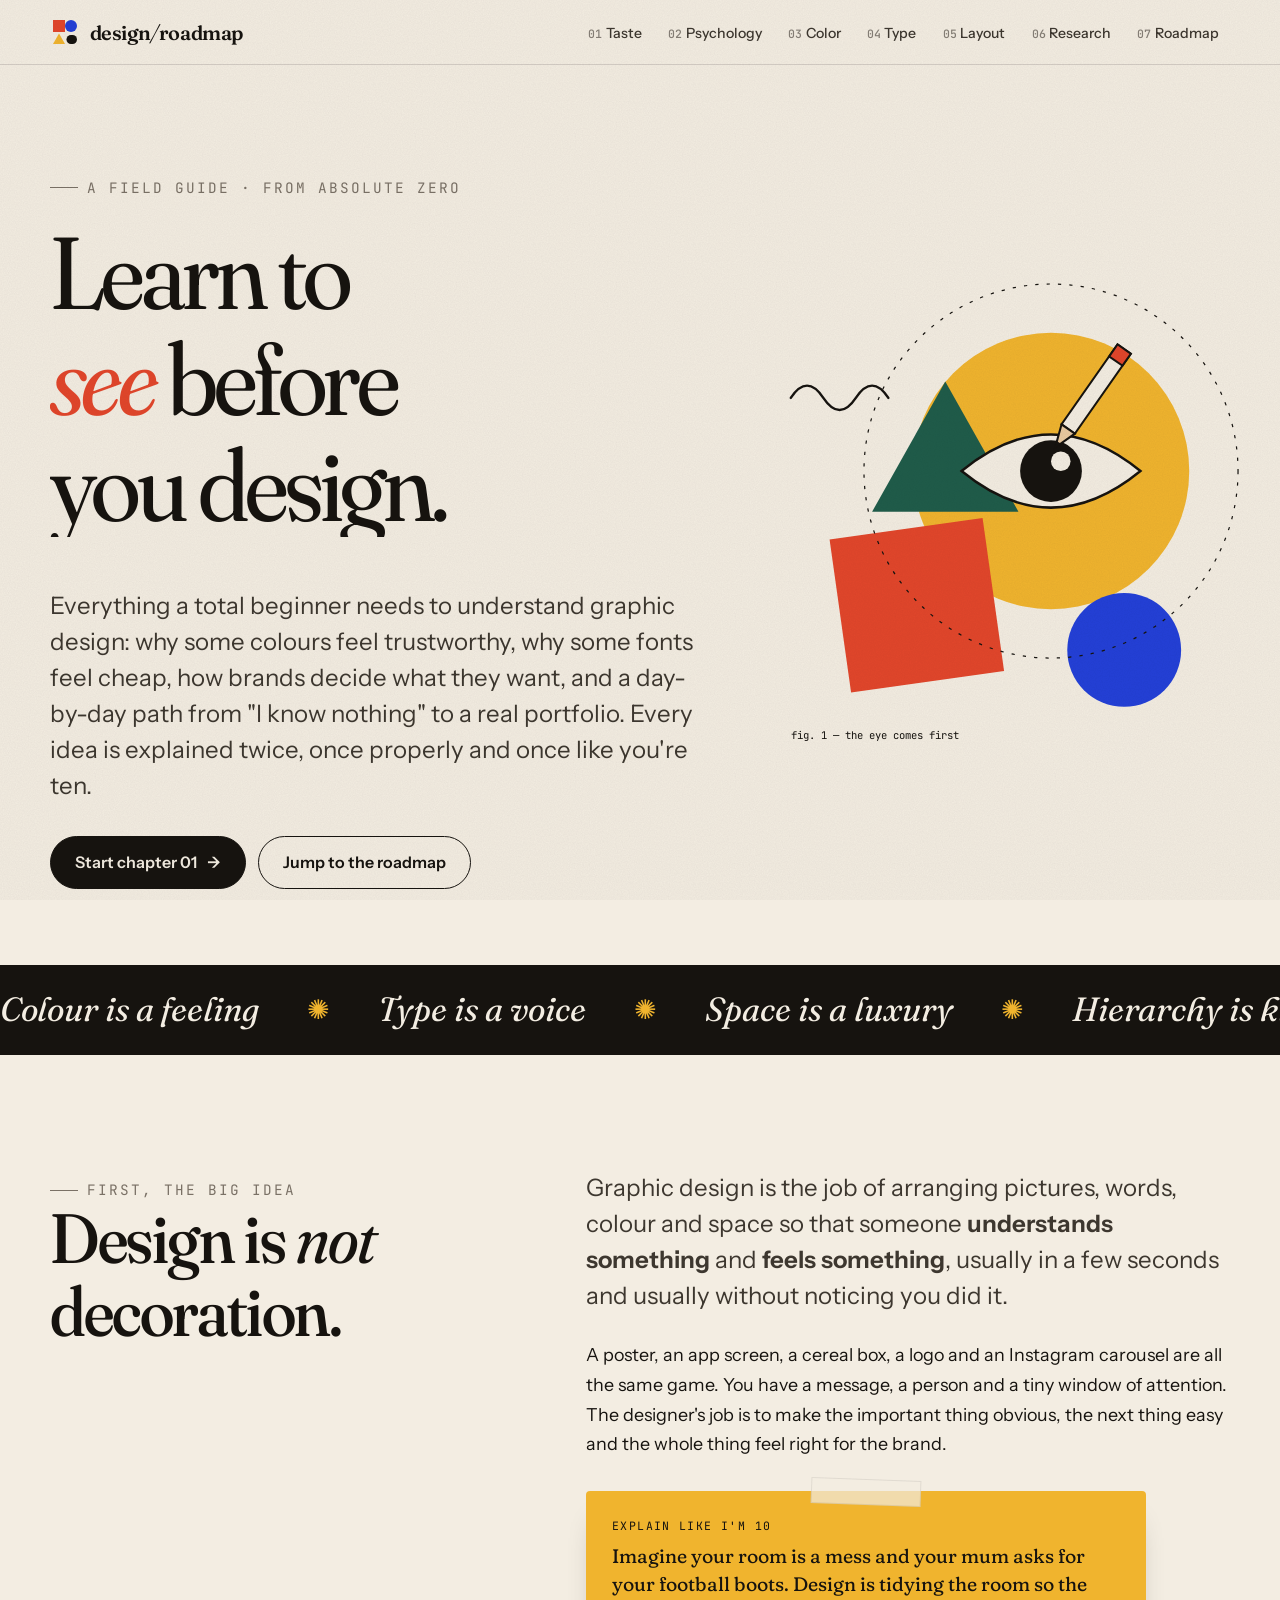
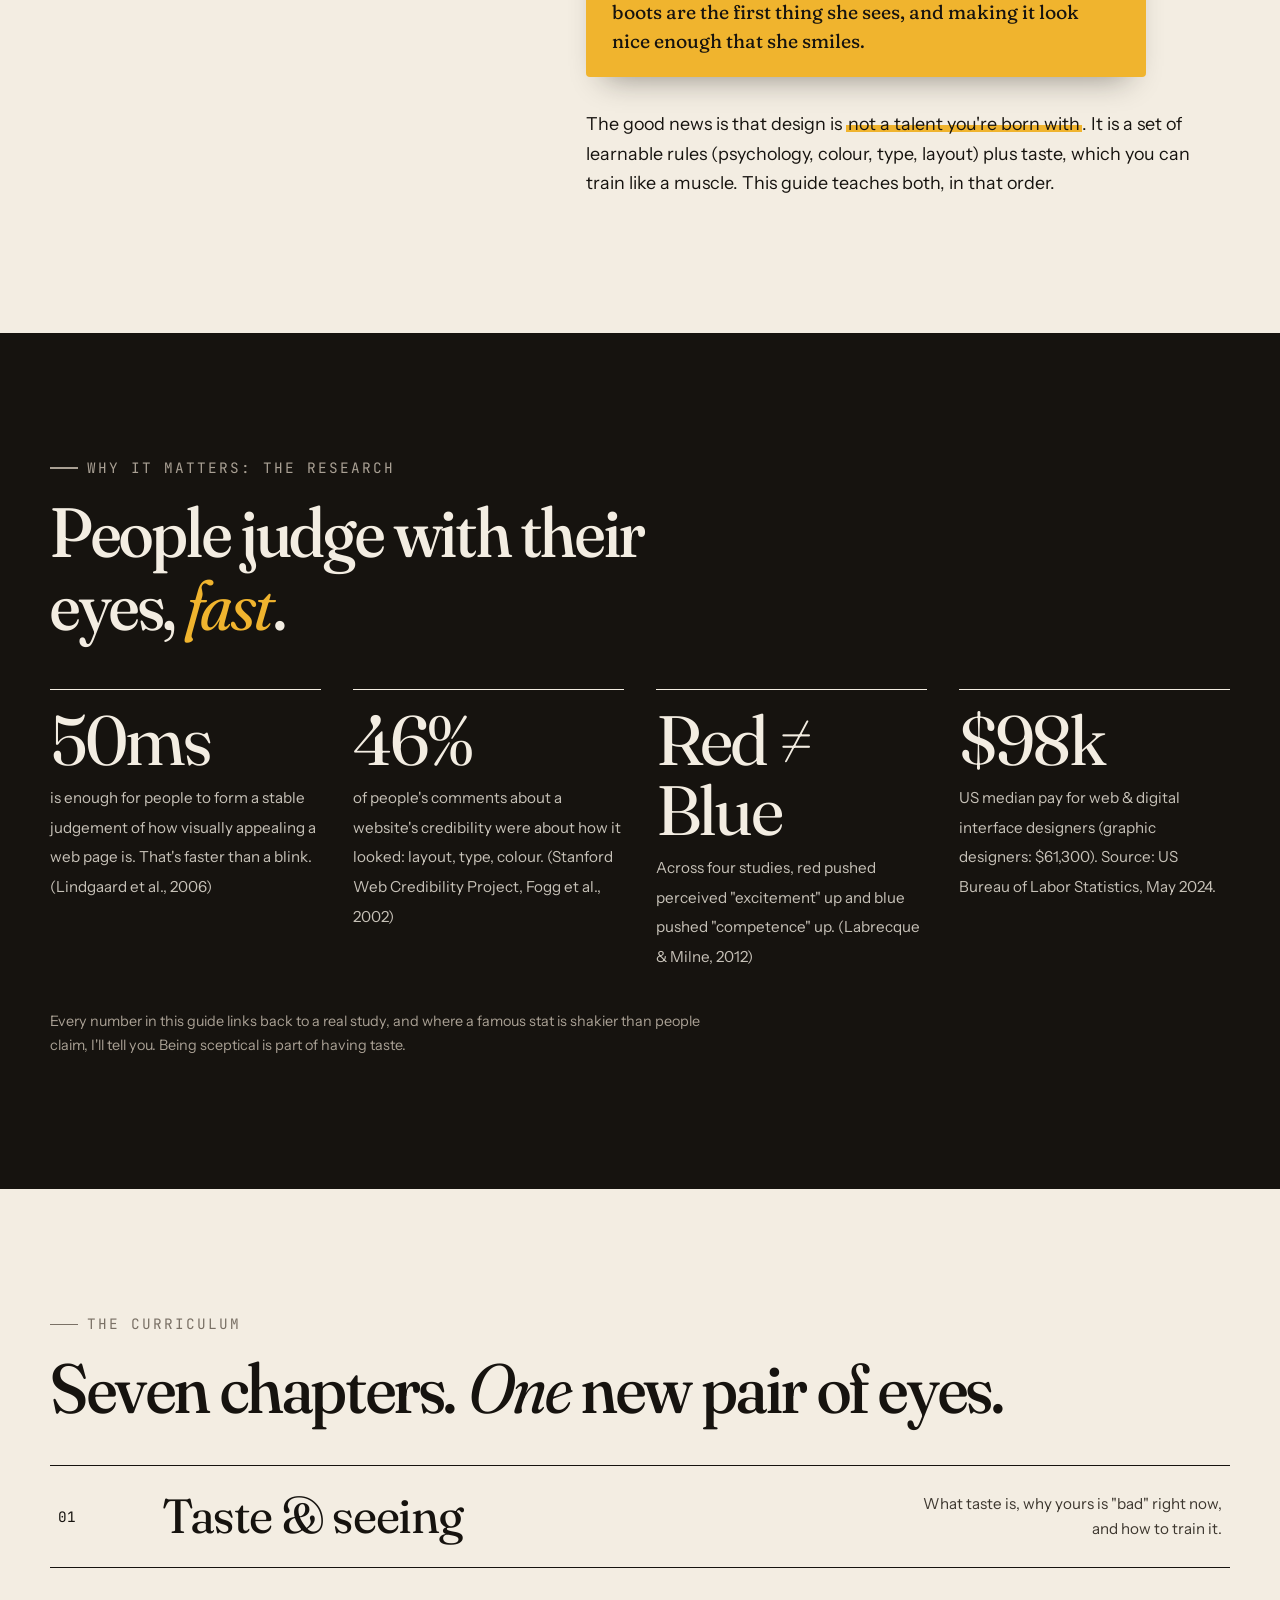
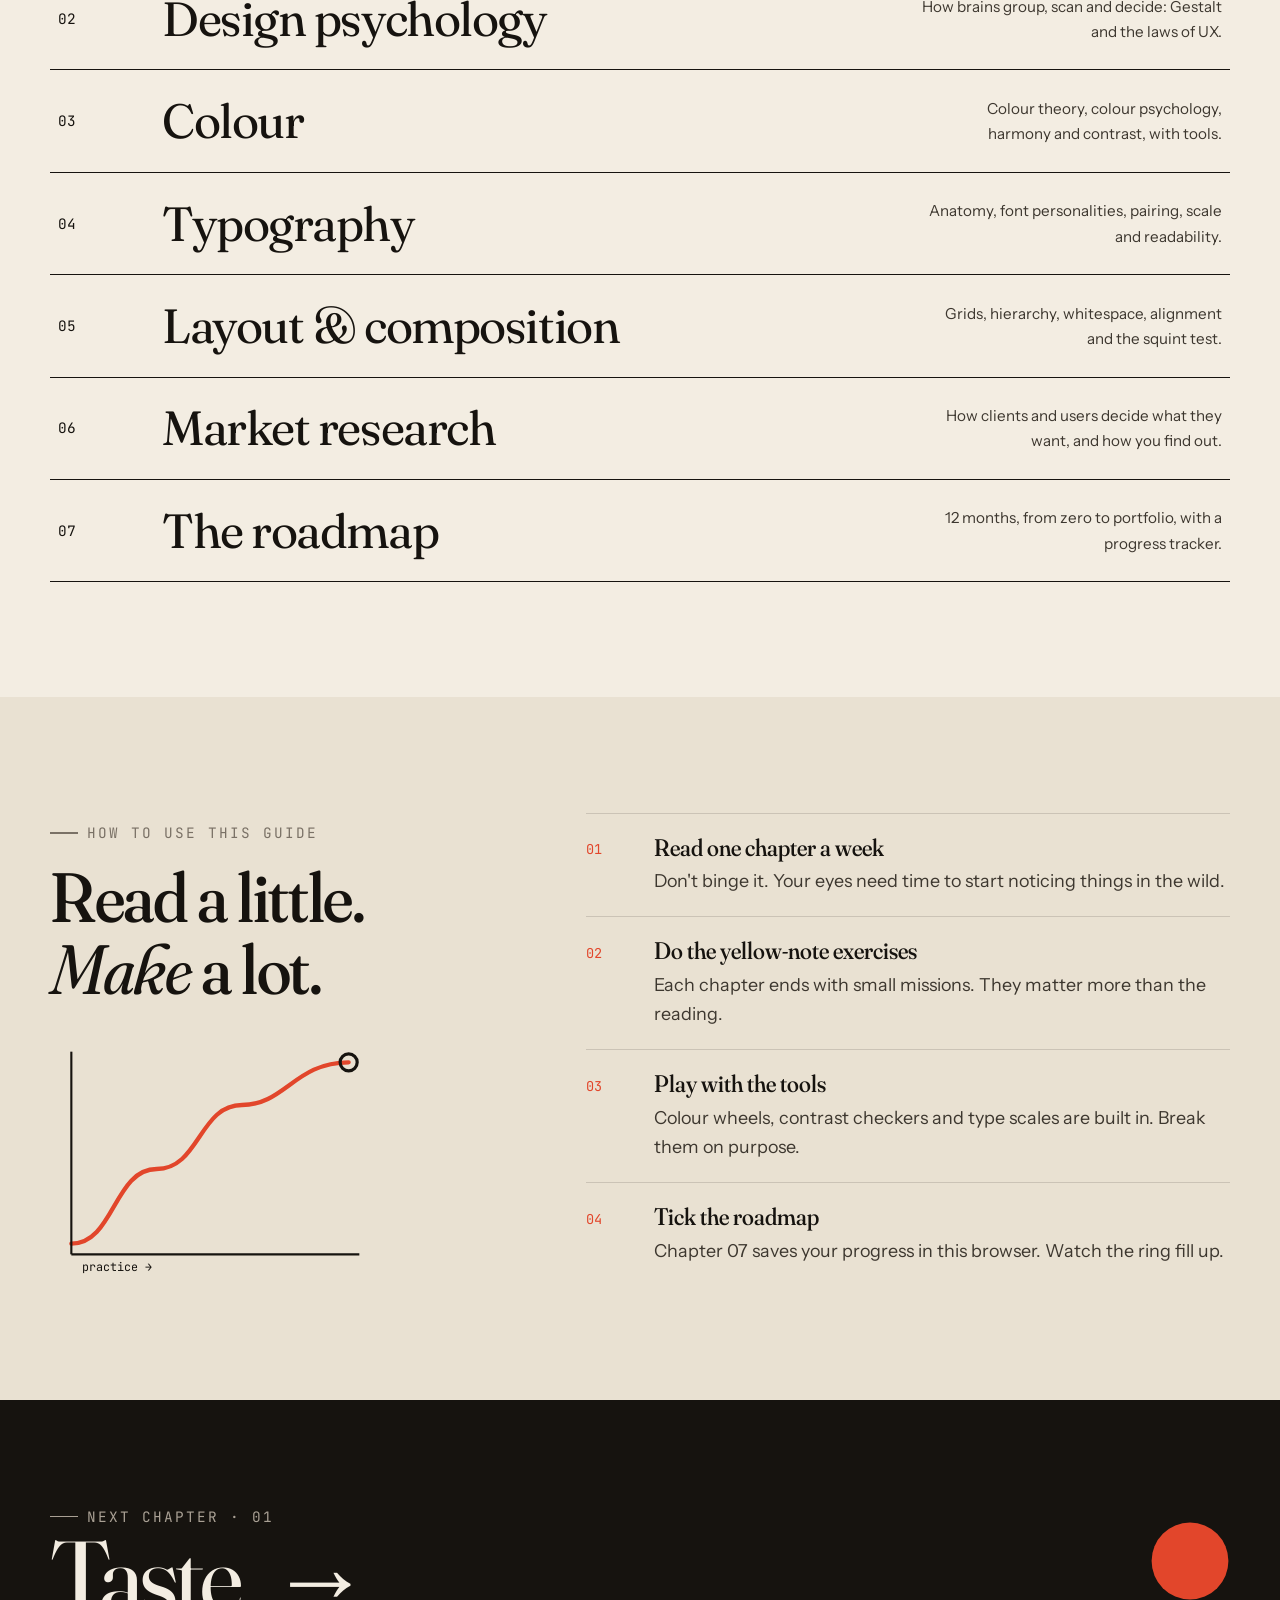
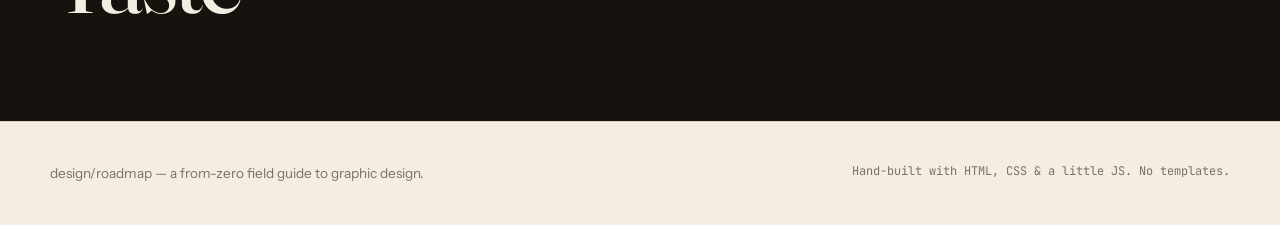
==== index.html @ f04066ef "Design roadmap: research-backed graphic design field guide Seven chapters (taste, psychology, colour" ====
<!doctype html>
<html lang="en">
<head>
<meta charset="utf-8">
<meta name="viewport" content="width=device-width, initial-scale=1">
<title>design/roadmap — learn graphic design from absolute zero</title>
<meta name="description" content="A research-backed, explain-like-I'm-10 field guide to graphic design: taste, psychology, colour, typography, layout, market research and a 12-month roadmap.">
<link rel="stylesheet" href="assets/style.css?v=2">
<link rel="icon" href="data:image/svg+xml,%3Csvg xmlns='http://www.w3.org/2000/svg' viewBox='0 0 40 40'%3E%3Crect x='4' y='4' width='16' height='16' fill='%23E2462B'/%3E%3Ccircle cx='28' cy='12' r='8' fill='%232340D8'/%3E%3Cpath d='M4 36L20 36L12 22Z' fill='%23F0B42E'/%3E%3C/svg%3E">
</head>
<body data-page="index.html">
<header id="nav"></header>

<main>
  <!-- HERO -->
  <section class="hero">
    <div class="wrap hero__grid">
      <div>
      <span class="kicker">A field guide · from absolute zero</span>
      <h1 style="margin-top:1.2rem">
        <span class="row"><span>Learn to</span></span>
        <span class="row"><span><em class="serif-i hl-red">see</em> before</span></span>
        <span class="row"><span>you design.</span></span>
      </h1>
      <p class="lede rv">Everything a total beginner needs to understand graphic design: why some colours feel trustworthy, why some fonts feel cheap, how brands decide what they want, and a day-by-day path from "I know nothing" to a real portfolio. Every idea is explained twice, once properly and once like you're ten.</p>
      <div class="rv rv-d1" style="display:flex;gap:.8rem;flex-wrap:wrap;margin-top:2rem">
        <a class="btn" href="01-taste.html">Start chapter 01 <span class="arr">→</span></a>
        <a class="btn btn--ghost" href="07-roadmap.html">Jump to the roadmap</a>
      </div>
      </div>

      <!-- hero illustration: a little Bauhaus studio -->
      <svg class="hero__art" viewBox="0 0 600 600" aria-hidden="true">
        <circle cx="380" cy="230" r="170" fill="#F0B42E" class="pulse"/>
        <g class="float"><rect x="120" y="300" width="190" height="190" fill="#E2462B" transform="rotate(-8 215 395)"/></g>
        <g class="float d2"><circle cx="470" cy="450" r="70" fill="#2340D8"/></g>
        <g class="float d1"><path d="M250 120 L340 280 L160 280 Z" fill="#1F5C4A"/></g>
        <g class="spin-r"><circle cx="380" cy="230" r="230" fill="none" stroke="#16130F" stroke-width="1.5" stroke-dasharray="4 10"/></g>
        <!-- the eye -->
        <g transform="translate(380 230)">
          <path d="M-110 0 Q0 -90 110 0 Q0 90 -110 0Z" fill="#F3EDE2" stroke="#16130F" stroke-width="3"/>
          <g class="blink"><circle r="38" fill="#16130F"/><circle r="12" cx="12" cy="-12" fill="#F3EDE2"/></g>
        </g>
        <!-- pencil -->
        <g transform="translate(470 80) rotate(35)"><g class="float d3">
          <rect x="-10" y="0" width="20" height="120" fill="#F3EDE2" stroke="#16130F" stroke-width="2.5"/>
          <rect x="-10" y="0" width="20" height="18" fill="#E2462B" stroke="#16130F" stroke-width="2.5"/>
          <path d="M-10 120 L0 148 L10 120Z" fill="#E9C9A0" stroke="#16130F" stroke-width="2.5"/>
          <path d="M-3 140 L0 148 L3 140Z" fill="#16130F"/>
        </g></g>
        <!-- squiggle -->
        <path d="M60 140 q20 -30 40 0 t40 0 t40 0" fill="none" stroke="#16130F" stroke-width="3" stroke-linecap="round"/>
        <g font-family="JetBrains Mono" font-size="13" fill="#16130F"><text x="60" y="560">fig. 1 — the eye comes first</text></g>
      </svg>
    </div>
  </section>

  <div class="marquee" aria-hidden="true">
    <div class="marquee__track">
      <span>Colour is a feeling</span><span>Type is a voice</span><span>Space is a luxury</span><span>Hierarchy is kindness</span><span>Taste is trained</span><span>Copy the masters, then leave them</span>
    </div>
  </div>

  <!-- WHAT IS DESIGN -->
  <section>
    <div class="wrap split">
      <div class="sticky rv">
        <span class="kicker">First, the big idea</span>
        <h2>Design is <em class="serif-i">not</em> decoration.</h2>
      </div>
      <div>
        <p class="lede rv">Graphic design is the job of arranging pictures, words, colour and space so that someone <strong>understands something</strong> and <strong>feels something</strong>, usually in a few seconds and usually without noticing you did it.</p>
        <p class="rv">A poster, an app screen, a cereal box, a logo and an Instagram carousel are all the same game. You have a message, a person and a tiny window of attention. The designer's job is to make the important thing obvious, the next thing easy and the whole thing feel right for the brand.</p>
        <div class="eli rv">
          <span class="eli__label">Explain like I'm 10</span>
          <p>Imagine your room is a mess and your mum asks for your football boots. Design is tidying the room so the boots are the first thing she sees, and making it look nice enough that she smiles.</p>
        </div>
        <p class="rv">The good news is that design is <span class="hl">not a talent you're born with</span>. It is a set of learnable rules (psychology, colour, type, layout) plus taste, which you can train like a muscle. This guide teaches both, in that order.</p>
      </div>
    </div>
  </section>

  <!-- RESEARCH NUMBERS -->
  <section class="band-ink">
    <div class="wrap">
      <span class="kicker">Why it matters: the research</span>
      <h2 class="rv" style="max-width:16ch;margin-top:1rem">People judge with their eyes, <em class="serif-i" style="color:var(--yellow)">fast</em>.</h2>
      <div class="grid g4" style="margin-top:3rem">
        <div class="stat rv"><span class="stat__n">50ms</span><span class="stat__l">is enough for people to form a stable judgement of how visually appealing a web page is. That's faster than a blink. (Lindgaard et al., 2006)</span></div>
        <div class="stat rv rv-d1"><span class="stat__n">46%</span><span class="stat__l">of people's comments about a website's credibility were about how it looked: layout, type, colour. (Stanford Web Credibility Project, Fogg et al., 2002)</span></div>
        <div class="stat rv rv-d2"><span class="stat__n">Red ≠ Blue</span><span class="stat__l">Across four studies, red pushed perceived "excitement" up and blue pushed "competence" up. (Labrecque &amp; Milne, 2012)</span></div>
        <div class="stat rv rv-d3"><span class="stat__n">$98k</span><span class="stat__l">US median pay for web &amp; digital interface designers (graphic designers: $61,300). Source: US Bureau of Labor Statistics, May 2024.</span></div>
      </div>
      <p class="muted rv" style="margin-top:2.5rem;font-size:.9rem">Every number in this guide links back to a real study, and where a famous stat is shakier than people claim, I'll tell you. Being sceptical is part of having taste.</p>
    </div>
  </section>

  <!-- CHAPTERS -->
  <section>
    <div class="wrap">
      <span class="kicker">The curriculum</span>
      <h2 class="rv" style="margin:1rem 0 2.5rem">Seven chapters. <em class="serif-i">One</em> new pair of eyes.</h2>
      <ol class="toc">
        <li class="rv"><a href="01-taste.html" style="--c:var(--yellow)"><span class="n">01</span><span class="t">Taste &amp; seeing</span><span class="d">What taste is, why yours is "bad" right now, and how to train it.</span></a></li>
        <li class="rv"><a href="02-psychology.html" style="--c:var(--pink)"><span class="n">02</span><span class="t">Design psychology</span><span class="d">How brains group, scan and decide: Gestalt and the laws of UX.</span></a></li>
        <li class="rv"><a href="03-color.html" style="--c:#F7A08E"><span class="n">03</span><span class="t">Colour</span><span class="d">Colour theory, colour psychology, harmony and contrast, with tools.</span></a></li>
        <li class="rv"><a href="04-typography.html" style="--c:#B9C6F7"><span class="n">04</span><span class="t">Typography</span><span class="d">Anatomy, font personalities, pairing, scale and readability.</span></a></li>
        <li class="rv"><a href="05-layout.html" style="--c:#CFE0C3"><span class="n">05</span><span class="t">Layout &amp; composition</span><span class="d">Grids, hierarchy, whitespace, alignment and the squint test.</span></a></li>
        <li class="rv"><a href="06-market-research.html" style="--c:var(--yellow)"><span class="n">06</span><span class="t">Market research</span><span class="d">How clients and users decide what they want, and how you find out.</span></a></li>
        <li class="rv"><a href="07-roadmap.html" style="--c:var(--pink)"><span class="n">07</span><span class="t">The roadmap</span><span class="d">12 months, from zero to portfolio, with a progress tracker.</span></a></li>
      </ol>
    </div>
  </section>

  <!-- HOW TO USE -->
  <section class="band-2">
    <div class="wrap split">
      <div class="rv">
        <span class="kicker">How to use this guide</span>
        <h2 style="margin-top:1rem">Read a little. <em class="serif-i">Make</em> a lot.</h2>
        <svg viewBox="0 0 300 220" class="draw" style="max-width:320px;margin-top:2rem" aria-hidden="true">
          <path d="M20 190 C 60 190, 60 120, 100 120 S 140 60, 180 60 S 230 20, 280 20" fill="none" stroke="#E2462B" stroke-width="4" stroke-linecap="round"/>
          <line x1="20" y1="200" x2="290" y2="200" stroke="#16130F" stroke-width="2"/>
          <line x1="20" y1="10" x2="20" y2="200" stroke="#16130F" stroke-width="2"/>
          <circle cx="280" cy="20" r="8" fill="none" stroke="#16130F" stroke-width="3"/>
          <text x="30" y="216" font-family="JetBrains Mono" font-size="11" fill="#16130F">practice →</text>
        </svg>
      </div>
      <ol class="steps">
        <li class="rv"><div><h4>Read one chapter a week</h4><p>Don't binge it. Your eyes need time to start noticing things in the wild.</p></div></li>
        <li class="rv"><div><h4>Do the yellow-note exercises</h4><p>Each chapter ends with small missions. They matter more than the reading.</p></div></li>
        <li class="rv"><div><h4>Play with the tools</h4><p>Colour wheels, contrast checkers and type scales are built in. Break them on purpose.</p></div></li>
        <li class="rv"><div><h4>Tick the roadmap</h4><p>Chapter 07 saves your progress in this browser. Watch the ring fill up.</p></div></li>
      </ol>
    </div>
  </section>
</main>

<div id="next"></div>
<footer id="foot"></footer>
<script src="assets/app.js?v=2"></script>
</body>
</html>
---- assets/style.css ----
/* ==========================================================================
   Design Roadmap — shared design system
   Palette: paper + ink + four Bauhaus-ish pigments. No purple. Promise.
   ========================================================================== */

@import url('https://fonts.googleapis.com/css2?family=Fraunces:ital,opsz,wght,SOFT@0,9..144,300..900,0..100;1,9..144,300..900,0..100&family=Instrument+Sans:ital,wght@0,400..700;1,400..700&family=JetBrains+Mono:wght@400;600&display=swap');

:root {
  --paper: #F3EDE2;
  --paper-2: #E9E1D2;
  --paper-3: #DDD3C0;
  --ink: #16130F;
  --ink-2: #3D372F;
  --ink-3: #7A7166;
  --line: rgba(22, 19, 15, .14);

  --red: #E2462B;      /* tomato — energy, urgency */
  --blue: #2340D8;     /* cobalt — trust, competence */
  --yellow: #F0B42E;   /* mustard — optimism, attention */
  --green: #1F5C4A;    /* forest — calm, growth */
  --pink: #F2B8A6;     /* clay pink — warmth */

  --display: 'Fraunces', Georgia, serif;
  --body: 'Instrument Sans', system-ui, sans-serif;
  --mono: 'JetBrains Mono', ui-monospace, monospace;

  --step--1: clamp(.83rem, .8rem + .15vw, .9rem);
  --step-0: clamp(1rem, .96rem + .2vw, 1.125rem);
  --step-1: clamp(1.25rem, 1.15rem + .5vw, 1.5rem);
  --step-2: clamp(1.56rem, 1.38rem + .9vw, 2.1rem);
  --step-3: clamp(1.95rem, 1.6rem + 1.75vw, 3rem);
  --step-4: clamp(2.44rem, 1.8rem + 3.2vw, 4.6rem);
  --step-5: clamp(3rem, 1.9rem + 5.6vw, 7.5rem);

  --radius: 18px;
  --ease: cubic-bezier(.2, .8, .2, 1);
  --wrap: 1180px;
}

*, *::before, *::after { box-sizing: border-box; }
html { scroll-behavior: smooth; -webkit-text-size-adjust: 100%; }
body {
  margin: 0;
  background: var(--paper);
  color: var(--ink);
  font-family: var(--body);
  font-size: var(--step-0);
  line-height: 1.65;
  -webkit-font-smoothing: antialiased;
  overflow-x: hidden;
}
/* paper grain */
body::before {
  content: '';
  position: fixed; inset: 0;
  pointer-events: none; z-index: 100;
  opacity: .32; mix-blend-mode: multiply;
  background-image: url("data:image/svg+xml,%3Csvg xmlns='http://www.w3.org/2000/svg' width='160' height='160'%3E%3Cfilter id='n'%3E%3CfeTurbulence type='fractalNoise' baseFrequency='.85' numOctaves='3' stitchTiles='stitch'/%3E%3CfeColorMatrix values='0 0 0 0 0.09 0 0 0 0 0.07 0 0 0 0 0.05 0 0 0 .22 0'/%3E%3C/filter%3E%3Crect width='100%25' height='100%25' filter='url(%23n)'/%3E%3C/svg%3E");
}
::selection { background: var(--yellow); color: var(--ink); }
img, svg { display: block; max-width: 100%; }
a { color: inherit; }
p { margin: 0 0 1.1em; max-width: 66ch; }
strong { font-weight: 650; }

.wrap { width: min(var(--wrap), 100% - 2.5rem); margin-inline: auto; }
.narrow { width: min(760px, 100% - 2.5rem); margin-inline: auto; }

/* ---------- type ---------- */
h1, h2, h3, h4 {
  font-family: var(--display);
  font-weight: 500;
  line-height: 1.04;
  letter-spacing: -.02em;
  margin: 0 0 .5em;
  font-variation-settings: 'SOFT' 50, 'opsz' 144;
}
h1 { font-size: var(--step-5); font-weight: 400; letter-spacing: -.035em; }
h2 { font-size: var(--step-4); }
h3 { font-size: var(--step-2); line-height: 1.15; letter-spacing: -.01em; }
h4 { font-size: var(--step-1); line-height: 1.2; letter-spacing: 0; }
em.serif, .serif-i { font-family: var(--display); font-style: italic; font-weight: 400; }
.kicker {
  font-family: var(--mono);
  font-size: var(--step--1);
  text-transform: uppercase;
  letter-spacing: .14em;
  color: var(--ink-3);
  display: inline-flex; align-items: center; gap: .6em;
}
.kicker::before { content: ''; width: 28px; height: 1.5px; background: currentColor; }
.lede { font-size: var(--step-1); line-height: 1.5; color: var(--ink-2); max-width: 54ch; }
.muted { color: var(--ink-3); }
.mono { font-family: var(--mono); font-size: .88em; }
.hl { background: linear-gradient(transparent 58%, var(--yellow) 58%, var(--yellow) 92%, transparent 92%); padding: 0 .1em; }
.hl-red { color: var(--red); }
.hl-blue { color: var(--blue); }
.hl-green { color: var(--green); }

/* ---------- nav ---------- */
.nav {
  position: sticky; top: 0; z-index: 50;
  background: color-mix(in srgb, var(--paper) 86%, transparent);
  backdrop-filter: blur(10px) saturate(1.2);
  border-bottom: 1px solid var(--line);
}
.nav__in { display: flex; align-items: center; justify-content: space-between; height: 64px; gap: 1rem; }
.logo { display: flex; align-items: center; gap: .6rem; text-decoration: none; font-family: var(--display); font-size: 1.25rem; font-weight: 600; letter-spacing: -.02em; }
.logo__mark { width: 30px; height: 30px; }
.logo__mark .s1 { transform-origin: center; animation: spin 14s linear infinite; }
.nav__links { display: flex; gap: .25rem; list-style: none; margin: 0; padding: 0; }
.nav__links a {
  text-decoration: none; font-size: .88rem; font-weight: 500;
  padding: .45rem .7rem; border-radius: 999px; color: var(--ink-2);
  transition: background .25s var(--ease), color .25s;
}
.nav__links a:hover { background: var(--paper-2); color: var(--ink); }
.nav__links a[aria-current="page"] { background: var(--ink); color: var(--paper); }
.nav__links .n { font-family: var(--mono); font-size: .72rem; opacity: .6; margin-right: .3em; }
.nav__toggle { display: none; background: none; border: 1.5px solid var(--ink); border-radius: 999px; padding: .4rem .9rem; font: 600 .85rem var(--body); cursor: pointer; }
.progress { position: absolute; left: 0; bottom: -1px; height: 3px; width: 0; background: var(--red); transition: width .08s linear; }
@media (max-width: 1060px) {
  .nav__toggle { display: block; }
  .nav__links { position: absolute; top: 64px; left: 0; right: 0; flex-direction: column; background: var(--paper); padding: 1rem 1.25rem 1.5rem; border-bottom: 1px solid var(--line); display: none; }
  .nav__links.open { display: flex; }
  .nav__links a { display: block; font-size: 1.05rem; }
}

/* ---------- sections ---------- */
section { padding: clamp(4rem, 9vw, 8rem) 0; position: relative; }
.sec-tight { padding: clamp(2.5rem, 5vw, 4rem) 0; }
.band-ink { background: var(--ink); color: var(--paper); }
.band-ink .kicker, .band-ink .muted { color: #A9A094; }
.band-ink .lede { color: #D9D1C4; }
.band-2 { background: var(--paper-2); }
.band-red { background: var(--red); color: var(--paper); }
.band-blue { background: var(--blue); color: var(--paper); }
.band-yellow { background: var(--yellow); }
.band-green { background: var(--green); color: var(--paper); }
.rule { height: 1px; background: var(--line); border: 0; margin: 3rem 0; }

.grid { display: grid; gap: clamp(1rem, 2.5vw, 2rem); }
.g2 { grid-template-columns: repeat(2, 1fr); }
.g3 { grid-template-columns: repeat(3, 1fr); }
.g4 { grid-template-columns: repeat(4, 1fr); }
.split { display: grid; grid-template-columns: 5fr 7fr; gap: clamp(2rem, 6vw, 6rem); align-items: start; }
.split--even { grid-template-columns: 1fr 1fr; align-items: center; }
@media (max-width: 900px) { .g3, .g4 { grid-template-columns: repeat(2, 1fr); } .split, .split--even { grid-template-columns: 1fr; } }
@media (max-width: 600px) { .g2, .g3, .g4 { grid-template-columns: 1fr; } }
.sticky { position: sticky; top: 96px; }

/* ---------- chapter header ---------- */
.chap {
  padding: clamp(3rem, 7vw, 6rem) 0 clamp(3rem, 6vw, 5rem);
  border-bottom: 1px solid var(--line);
  overflow: hidden;
}
.chap__grid { display: grid; grid-template-columns: 1.3fr 1fr; gap: 3rem; align-items: center; }
.chap__num {
  font-family: var(--display); font-size: clamp(6rem, 18vw, 15rem); line-height: .8;
  font-weight: 300; letter-spacing: -.06em; color: transparent;
  -webkit-text-stroke: 1.5px var(--ink);
  font-variation-settings: 'SOFT' 100, 'opsz' 144;
}
.chap h1 { font-size: var(--step-4); margin-top: .5rem; }
.chap__art { position: relative; aspect-ratio: 1; max-width: 440px; justify-self: end; width: 100%; }
@media (max-width: 900px) { .chap__grid { grid-template-columns: 1fr; } .chap__art { justify-self: start; max-width: 320px; } }

/* ---------- cards & callouts ---------- */
.card {
  background: var(--paper);
  border: 1.5px solid var(--ink);
  border-radius: var(--radius);
  padding: clamp(1.25rem, 2.5vw, 2rem);
  position: relative;
  transition: transform .4s var(--ease), box-shadow .4s var(--ease);
}
.card:hover { transform: translate(-4px, -4px); box-shadow: 6px 6px 0 var(--ink); }
.card--flat:hover { transform: none; box-shadow: none; }
.card h3, .card h4 { margin-bottom: .4em; }
.card p:last-child { margin-bottom: 0; }
.card .tag { position: absolute; top: 1rem; right: 1rem; }
.band-ink .card { background: #201C17; border-color: #3a342c; color: var(--paper); }
.band-ink .card:hover { box-shadow: 6px 6px 0 var(--red); }

.tag {
  display: inline-block; font-family: var(--mono); font-size: .7rem; letter-spacing: .08em;
  text-transform: uppercase; padding: .25rem .6rem; border-radius: 999px;
  border: 1px solid currentColor;
}
.tag--fill { background: var(--ink); color: var(--paper); border-color: var(--ink); }

/* Explain-like-I'm-10 sticky note */
.eli {
  background: var(--yellow);
  padding: 1.6rem 1.6rem 1.4rem;
  border-radius: 4px;
  position: relative;
  transform: rotate(-1.2deg);
  box-shadow: 0 18px 30px -18px rgba(22,19,15,.45);
  max-width: 560px;
  margin: 2rem 0;
}
.eli::before {
  content: ''; position: absolute; top: -12px; left: 50%; width: 110px; height: 26px;
  transform: translateX(-50%) rotate(2deg);
  background: rgba(243, 237, 226, .7); border: 1px solid rgba(22,19,15,.08);
}
.eli__label { font-family: var(--mono); font-size: .72rem; letter-spacing: .12em; text-transform: uppercase; display: block; margin-bottom: .4rem; }
.eli p { font-family: var(--display); font-size: 1.22rem; line-height: 1.45; margin: 0; font-variation-settings: 'SOFT' 100; }
.eli--r { transform: rotate(1.4deg); background: var(--pink); }
.eli--g { transform: rotate(-.6deg); background: #CFE0C3; }

/* research note */
.study {
  border-left: 4px solid var(--blue);
  background: var(--paper-2);
  padding: 1.25rem 1.5rem;
  border-radius: 0 12px 12px 0;
  margin: 1.75rem 0;
}
.study__label { font-family: var(--mono); font-size: .72rem; letter-spacing: .12em; text-transform: uppercase; color: var(--blue); display: block; margin-bottom: .35rem; }
.study p { margin-bottom: .5em; }
.study cite { font-family: var(--mono); font-size: .76rem; font-style: normal; color: var(--ink-3); display: block; }
.study--warn { border-color: var(--red); }
.study--warn .study__label { color: var(--red); }

/* big stat */
.stat { border-top: 1.5px solid currentColor; padding-top: 1rem; }
.stat__n { font-family: var(--display); font-size: var(--step-4); line-height: 1; letter-spacing: -.04em; display: block; margin-bottom: .4rem; }
.stat__l { font-size: .95rem; color: inherit; opacity: .8; }

/* pull quote */
.pull { font-family: var(--display); font-size: var(--step-3); line-height: 1.12; letter-spacing: -.02em; font-weight: 400; max-width: 22ch; margin: 0; font-variation-settings: 'SOFT' 100, 'opsz' 144; }
.pull cite { display: block; font-family: var(--mono); font-size: .8rem; font-style: normal; margin-top: 1.25rem; letter-spacing: .05em; opacity: .7; }

/* list with numbers */
.steps { list-style: none; padding: 0; margin: 0; counter-reset: s; }
.steps li { counter-increment: s; display: grid; grid-template-columns: 3.2rem 1fr; gap: 1rem; padding: 1.25rem 0; border-top: 1px solid var(--line); }
.steps li::before { content: counter(s, decimal-leading-zero); font-family: var(--mono); font-size: .85rem; color: var(--red); padding-top: .3rem; }
.steps h4 { margin-bottom: .25rem; }
.steps p { margin: 0; color: var(--ink-2); }

.ticks { list-style: none; padding: 0; margin: 0 0 1em; }
.ticks li { padding-left: 1.6rem; position: relative; margin-bottom: .55rem; }
.ticks li::before { content: ''; position: absolute; left: 0; top: .55em; width: .7rem; height: .7rem; border-radius: 50%; background: var(--red); }
.ticks--x li::before { background: none; border: 2px solid var(--ink-3); width: .6rem; height: .6rem; }

/* do / don't */
.dd { display: grid; grid-template-columns: 1fr 1fr; gap: 1rem; margin: 1.5rem 0; }
.dd > div { border-radius: 14px; padding: 1.2rem 1.4rem; }
.dd .do { background: #D7E5D0; }
.dd .dont { background: #F5CFC4; }
.dd b { font-family: var(--mono); font-size: .75rem; letter-spacing: .1em; text-transform: uppercase; display: block; margin-bottom: .35rem; }
@media (max-width: 600px) { .dd { grid-template-columns: 1fr; } }

/* buttons */
.btn {
  display: inline-flex; align-items: center; gap: .6rem;
  font: 600 1rem var(--body); text-decoration: none;
  padding: .95rem 1.5rem; border-radius: 999px;
  background: var(--ink); color: var(--paper); border: 1.5px solid var(--ink);
  cursor: pointer; transition: transform .35s var(--ease), background .3s, color .3s;
}
.btn:hover { transform: translateY(-2px); background: var(--red); border-color: var(--red); }
.btn .arr { transition: transform .35s var(--ease); }
.btn:hover .arr { transform: translateX(4px); }
.btn--ghost { background: transparent; color: var(--ink); }
.btn--ghost:hover { background: var(--ink); color: var(--paper); border-color: var(--ink); }

/* ---------- marquee ---------- */
.marquee { overflow: hidden; border-block: 1.5px solid var(--ink); background: var(--ink); color: var(--paper); padding: 1rem 0; }
.marquee__track { display: flex; gap: 3rem; width: max-content; animation: marquee 38s linear infinite; }
.marquee span { font-family: var(--display); font-size: var(--step-2); font-style: italic; white-space: nowrap; display: inline-flex; align-items: center; gap: 3rem; }
.marquee span::after { content: '✺'; font-style: normal; color: var(--yellow); font-size: .8em; }
.marquee:hover .marquee__track { animation-play-state: paused; }

/* ---------- chapter index (home) ---------- */
.toc { list-style: none; margin: 0; padding: 0; border-top: 1.5px solid var(--ink); }
.toc li { border-bottom: 1.5px solid var(--ink); }
.toc a {
  display: grid; grid-template-columns: 5rem 1fr auto; align-items: center; gap: 1.5rem;
  padding: 1.6rem .5rem; text-decoration: none; position: relative; overflow: hidden; isolation: isolate;
}
.toc a::before { content: ''; position: absolute; inset: 0; background: var(--c, var(--yellow)); transform: scaleY(0); transform-origin: bottom; transition: transform .5s var(--ease); z-index: -1; }
.toc a:hover::before { transform: scaleY(1); }
.toc .n { font-family: var(--mono); font-size: .9rem; }
.toc .t { font-family: var(--display); font-size: var(--step-3); letter-spacing: -.03em; line-height: 1; transition: transform .5s var(--ease); }
.toc a:hover .t { transform: translateX(12px); font-style: italic; }
.toc .d { font-size: .95rem; color: var(--ink-2); max-width: 30ch; text-align: right; }
@media (max-width: 760px) { .toc a { grid-template-columns: 2.5rem 1fr; } .toc .d { display: none; } }

/* ---------- next chapter footer ---------- */
.next { display: block; text-decoration: none; padding: clamp(3rem, 8vw, 6rem) 0; background: var(--ink); color: var(--paper); position: relative; overflow: hidden; }
.next .kicker { color: #A9A094; }
.next__t { font-family: var(--display); font-size: var(--step-5); line-height: .95; letter-spacing: -.04em; display: flex; align-items: center; gap: .3em; transition: transform .6s var(--ease); }
.next:hover .next__t { transform: translateX(1.5rem); font-style: italic; color: var(--yellow); }
.next__dot { position: absolute; right: -8vw; top: 50%; width: 30vw; aspect-ratio: 1; border-radius: 50%; background: var(--red); transform: translateY(-50%) scale(.2); transition: transform .8s var(--ease); }
.next:hover .next__dot { transform: translateY(-50%) scale(1); }

.foot { padding: 2.5rem 0; font-size: .85rem; color: var(--ink-3); border-top: 1px solid var(--line); }
.foot .wrap { display: flex; justify-content: space-between; gap: 1rem; flex-wrap: wrap; }

/* ---------- demos (interactive) ---------- */
.demo { border: 1.5px solid var(--ink); border-radius: var(--radius); overflow: hidden; background: var(--paper); margin: 2rem 0; }
.demo__bar { display: flex; justify-content: space-between; align-items: center; padding: .7rem 1.1rem; border-bottom: 1.5px solid var(--ink); background: var(--paper-2); font-family: var(--mono); font-size: .75rem; letter-spacing: .08em; text-transform: uppercase; }
.demo__bar .dots { display: flex; gap: 6px; }
.demo__bar .dots i { width: 10px; height: 10px; border-radius: 50%; border: 1.5px solid var(--ink); }
.demo__bar .dots i:nth-child(1) { background: var(--red); }
.demo__bar .dots i:nth-child(2) { background: var(--yellow); }
.demo__bar .dots i:nth-child(3) { background: var(--green); }
.demo__body { padding: clamp(1.25rem, 3vw, 2.25rem); }
.controls { display: flex; flex-wrap: wrap; gap: 1rem 1.5rem; align-items: center; margin-bottom: 1.5rem; }
.controls label { font-family: var(--mono); font-size: .75rem; text-transform: uppercase; letter-spacing: .08em; display: flex; flex-direction: column; gap: .4rem; }
input[type=range] { accent-color: var(--red); width: 180px; }
input[type=color] { width: 54px; height: 38px; border: 1.5px solid var(--ink); border-radius: 10px; padding: 2px; background: var(--paper); cursor: pointer; }
select { font: 500 .95rem var(--body); padding: .5rem .8rem; border: 1.5px solid var(--ink); border-radius: 10px; background: var(--paper); }
.chip { font: 600 .82rem var(--body); padding: .5rem .95rem; border-radius: 999px; border: 1.5px solid var(--ink); background: transparent; cursor: pointer; transition: all .25s var(--ease); }
.chip:hover { background: var(--paper-2); }
.chip.on { background: var(--ink); color: var(--paper); }

/* swatches */
.swatches { display: grid; grid-template-columns: repeat(auto-fit, minmax(120px, 1fr)); gap: .75rem; }
.sw { border-radius: 14px; aspect-ratio: 1 / 1.1; padding: .85rem; display: flex; flex-direction: column; justify-content: flex-end; font-family: var(--mono); font-size: .72rem; border: 1.5px solid rgba(22,19,15,.15); transition: transform .4s var(--ease); }
.sw:hover { transform: translateY(-6px) rotate(-1deg); }
.sw b { font-family: var(--body); font-size: .95rem; display: block; }

/* color wheel */
.wheel-wrap { display: grid; grid-template-columns: 300px 1fr; gap: 2.5rem; align-items: center; }
@media (max-width: 760px) { .wheel-wrap { grid-template-columns: 1fr; } }
.wheel { width: 300px; height: 300px; border-radius: 50%; position: relative; background: conic-gradient(from 90deg, hsl(0 80% 55%), hsl(30 85% 55%), hsl(60 85% 52%), hsl(90 60% 48%), hsl(120 55% 42%), hsl(150 55% 42%), hsl(180 60% 42%), hsl(210 70% 50%), hsl(240 70% 58%), hsl(270 55% 55%), hsl(300 55% 52%), hsl(330 70% 55%), hsl(360 80% 55%)); border: 1.5px solid var(--ink); }
.wheel::after { content: ''; position: absolute; inset: 32%; border-radius: 50%; background: var(--paper); border: 1.5px solid var(--ink); }
.wheel__dot { position: absolute; width: 26px; height: 26px; border-radius: 50%; border: 3px solid var(--paper); box-shadow: 0 0 0 1.5px var(--ink); top: 50%; left: 50%; margin: -13px; transition: transform .6s var(--ease); z-index: 2; }

/* contrast */
.contrast-preview { border-radius: 14px; padding: 2rem; border: 1.5px solid var(--line); transition: background .3s, color .3s; }
.contrast-preview .big { font-family: var(--display); font-size: 2.2rem; line-height: 1.1; margin-bottom: .5rem; }
.badges { display: flex; gap: .5rem; flex-wrap: wrap; margin-top: 1rem; }
.badge { font-family: var(--mono); font-size: .75rem; padding: .3rem .7rem; border-radius: 999px; background: var(--ink); color: var(--paper); }
.badge.fail { background: var(--red); }
.badge.pass { background: var(--green); }
.ratio { font-family: var(--display); font-size: var(--step-4); line-height: 1; letter-spacing: -.04em; }

/* type scale */
.scale-row { display: grid; grid-template-columns: 6rem 1fr; align-items: baseline; gap: 1rem; border-bottom: 1px dashed var(--line); padding: .5rem 0; overflow: hidden; }
.scale-row .mono { color: var(--ink-3); font-size: .72rem; }
.scale-row div:last-child { white-space: nowrap; overflow: hidden; text-overflow: ellipsis; line-height: 1.15; }

/* specimen */
.specimen { font-family: var(--display); font-size: clamp(7rem, 22vw, 18rem); line-height: .85; letter-spacing: -.05em; font-variation-settings: 'SOFT' 0, 'opsz' 144, 'wght' 400; transition: font-variation-settings 1.2s var(--ease); cursor: default; user-select: none; }
.specimen:hover { font-variation-settings: 'SOFT' 100, 'opsz' 144, 'wght' 850; }

/* gestalt demo tiles */
.gest { aspect-ratio: 1; border: 1.5px solid var(--ink); border-radius: 14px; display: grid; place-items: center; background: var(--paper); padding: 1rem; }
.gest svg { width: 80%; height: auto; }
.gest-cap { margin-top: .8rem; }
.gest-cap h4 { margin-bottom: .2rem; }
.gest-cap p { font-size: .93rem; color: var(--ink-2); margin: 0; }

/* layout demo */
.lay { aspect-ratio: 4/3; border: 1.5px solid var(--ink); border-radius: 12px; background: var(--paper); position: relative; overflow: hidden; }
.lay .b { position: absolute; background: var(--ink); border-radius: 3px; transition: all .8s var(--ease); }

/* roadmap */
.phase { display: grid; grid-template-columns: 220px 1fr; gap: 2.5rem; padding: 3rem 0; border-top: 1.5px solid var(--ink); position: relative; }
.phase__side { position: sticky; top: 96px; align-self: start; }
.phase__n { font-family: var(--display); font-size: 5rem; line-height: .9; letter-spacing: -.05em; font-weight: 300; }
.phase__when { font-family: var(--mono); font-size: .78rem; letter-spacing: .08em; text-transform: uppercase; color: var(--ink-3); }
.phase__bar { height: 6px; background: var(--paper-3); border-radius: 99px; margin-top: 1rem; overflow: hidden; }
.phase__bar i { display: block; height: 100%; width: 0; background: var(--green); border-radius: 99px; transition: width .6s var(--ease); }
@media (max-width: 800px) { .phase { grid-template-columns: 1fr; gap: 1rem; } .phase__side { position: static; } }
.task { display: flex; gap: .9rem; align-items: flex-start; padding: .85rem 1rem; border-radius: 12px; cursor: pointer; transition: background .25s; }
.task:hover { background: var(--paper-2); }
.task input { appearance: none; flex: none; width: 22px; height: 22px; border: 1.5px solid var(--ink); border-radius: 6px; margin-top: .2rem; display: grid; place-items: center; cursor: pointer; transition: background .25s; }
.task input::after { content: ''; width: 10px; height: 6px; border-left: 2.5px solid var(--paper); border-bottom: 2.5px solid var(--paper); transform: rotate(-45deg) translate(1px, -1px) scale(0); transition: transform .3s var(--ease); }
.task input:checked { background: var(--green); border-color: var(--green); }
.task input:checked::after { transform: rotate(-45deg) translate(1px, -1px) scale(1); }
.task input:checked + span { text-decoration: line-through; text-decoration-color: var(--red); text-decoration-thickness: 2px; color: var(--ink-3); }
.task b { display: block; }
.task small { color: var(--ink-3); font-size: .88rem; }
.overall { display: flex; align-items: center; gap: 1.2rem; }
.overall__ring { width: 84px; height: 84px; }
.overall__ring circle { fill: none; stroke-width: 8; }

/* tables */
.tbl { width: 100%; border-collapse: collapse; font-size: .95rem; margin: 1.5rem 0; }
.tbl th { text-align: left; font-family: var(--mono); font-size: .72rem; letter-spacing: .1em; text-transform: uppercase; color: var(--ink-3); font-weight: 400; padding: .7rem .8rem; border-bottom: 1.5px solid var(--ink); }
.tbl td { padding: .9rem .8rem; border-bottom: 1px solid var(--line); vertical-align: top; }
.tbl tr:hover td { background: var(--paper-2); }
.tbl .dot { display: inline-block; width: 14px; height: 14px; border-radius: 50%; vertical-align: -2px; margin-right: .5rem; border: 1px solid rgba(0,0,0,.15); }
.tbl-wrap { overflow-x: auto; }

/* glossary */
.gloss { display: grid; grid-template-columns: repeat(auto-fill, minmax(260px, 1fr)); gap: 0; border-top: 1.5px solid var(--ink); }
.gloss div { padding: 1.2rem 1rem 1.2rem 0; border-bottom: 1px solid var(--line); }
.gloss dt { font-family: var(--display); font-size: 1.3rem; margin-bottom: .2rem; }
.gloss dd { margin: 0; font-size: .93rem; color: var(--ink-2); }

/* books */
.book { aspect-ratio: 2/3; border-radius: 4px 12px 12px 4px; padding: 1.2rem 1rem 1rem 1.4rem; display: flex; flex-direction: column; justify-content: space-between; position: relative; box-shadow: inset 6px 0 0 rgba(0,0,0,.18), 0 20px 30px -20px rgba(0,0,0,.5); transition: transform .5s var(--ease); }
.book:hover { transform: translateY(-10px) rotate(-2deg); }
.book h4 { font-size: 1.15rem; line-height: 1.1; }
.book small { font-family: var(--mono); font-size: .68rem; letter-spacing: .06em; text-transform: uppercase; opacity: .8; }

/* hero */
.hero { padding: clamp(3rem, 8vw, 7rem) 0 clamp(3rem, 6vw, 5rem); position: relative; overflow: hidden; }
.hero h1 { max-width: 11ch; }
.hero h1 .row { display: block; overflow: hidden; }
.hero h1 .row > span { display: inline-block; transform: translateY(105%); animation: rise 1.1s var(--ease) forwards; }
.hero h1 .row:nth-child(2) > span { animation-delay: .12s; }
.hero h1 .row:nth-child(3) > span { animation-delay: .24s; }
.hero__grid { display: grid; grid-template-columns: 1.15fr .85fr; gap: 2rem; align-items: center; }
.hero__art { width: 100%; max-width: 560px; aspect-ratio: 1; justify-self: end; overflow: visible; }
@media (max-width: 900px) { .hero__grid { grid-template-columns: 1fr; } .hero__art { max-width: 420px; justify-self: start; } }

/* floating shapes */
.float { animation: float 7s ease-in-out infinite; transform-box: fill-box; transform-origin: center; }
.float.d1 { animation-delay: -1.5s; animation-duration: 8s; }
.float.d2 { animation-delay: -3s; animation-duration: 9s; }
.float.d3 { animation-delay: -4.5s; animation-duration: 6.5s; }
.spin { animation: spin 22s linear infinite; transform-box: fill-box; transform-origin: center; }
.spin-r { animation: spin 30s linear infinite reverse; transform-box: fill-box; transform-origin: center; }
.pulse { animation: pulse 3.2s ease-in-out infinite; transform-box: fill-box; transform-origin: center; }
.blink { animation: blink 5s infinite; transform-box: fill-box; transform-origin: center; }

/* draw-on SVG lines */
.draw path, .draw line, .draw circle, .draw polyline, .draw rect, .draw ellipse { stroke-dasharray: var(--len, 1200); stroke-dashoffset: var(--len, 1200); transition: stroke-dashoffset 2.2s var(--ease); }
.draw.in path, .draw.in line, .draw.in circle, .draw.in polyline, .draw.in rect, .draw.in ellipse { stroke-dashoffset: 0; }

/* scroll reveal */
.rv { opacity: 0; transform: translateY(36px); transition: opacity 1s var(--ease), transform 1s var(--ease); }
.rv.in { opacity: 1; transform: none; }
.rv-d1 { transition-delay: .1s; } .rv-d2 { transition-delay: .2s; } .rv-d3 { transition-delay: .3s; } .rv-d4 { transition-delay: .4s; }

/* hover-reveal emphasis on inline terms */
.term { border-bottom: 2px dotted var(--red); cursor: help; position: relative; }
.term:hover::after { content: attr(data-tip); position: absolute; left: 0; bottom: 130%; width: 260px; background: var(--ink); color: var(--paper); font-size: .85rem; line-height: 1.45; padding: .7rem .9rem; border-radius: 10px; z-index: 20; animation: pop .25s var(--ease); }

@keyframes rise { to { transform: none; } }
@keyframes spin { to { transform: rotate(360deg); } }
@keyframes float { 0%, 100% { transform: translateY(0) rotate(0); } 50% { transform: translateY(-14px) rotate(4deg); } }
@keyframes pulse { 0%, 100% { transform: scale(1); } 50% { transform: scale(1.08); } }
@keyframes blink { 0%, 92%, 100% { transform: scaleY(1); } 95% { transform: scaleY(.08); } }
@keyframes marquee { to { transform: translateX(-50%); } }
@keyframes pop { from { opacity: 0; transform: translateY(6px); } }

@media (prefers-reduced-motion: reduce) {
  *, *::before, *::after { animation: none !important; transition: none !important; }
  .rv { opacity: 1; transform: none; }
  .hero h1 .row > span { transform: none; }
  .draw path, .draw line, .draw circle, .draw polyline, .draw rect, .draw ellipse { stroke-dashoffset: 0; }
}

:focus-visible { outline: 3px solid var(--blue); outline-offset: 3px; border-radius: 4px; }

/* chips on dark bands */
.band-ink .chip { color: var(--paper); border-color: var(--paper); }
.band-ink .chip:hover { background: #2a251f; }
.band-ink .chip.on { background: var(--yellow); color: var(--ink); border-color: var(--yellow); }
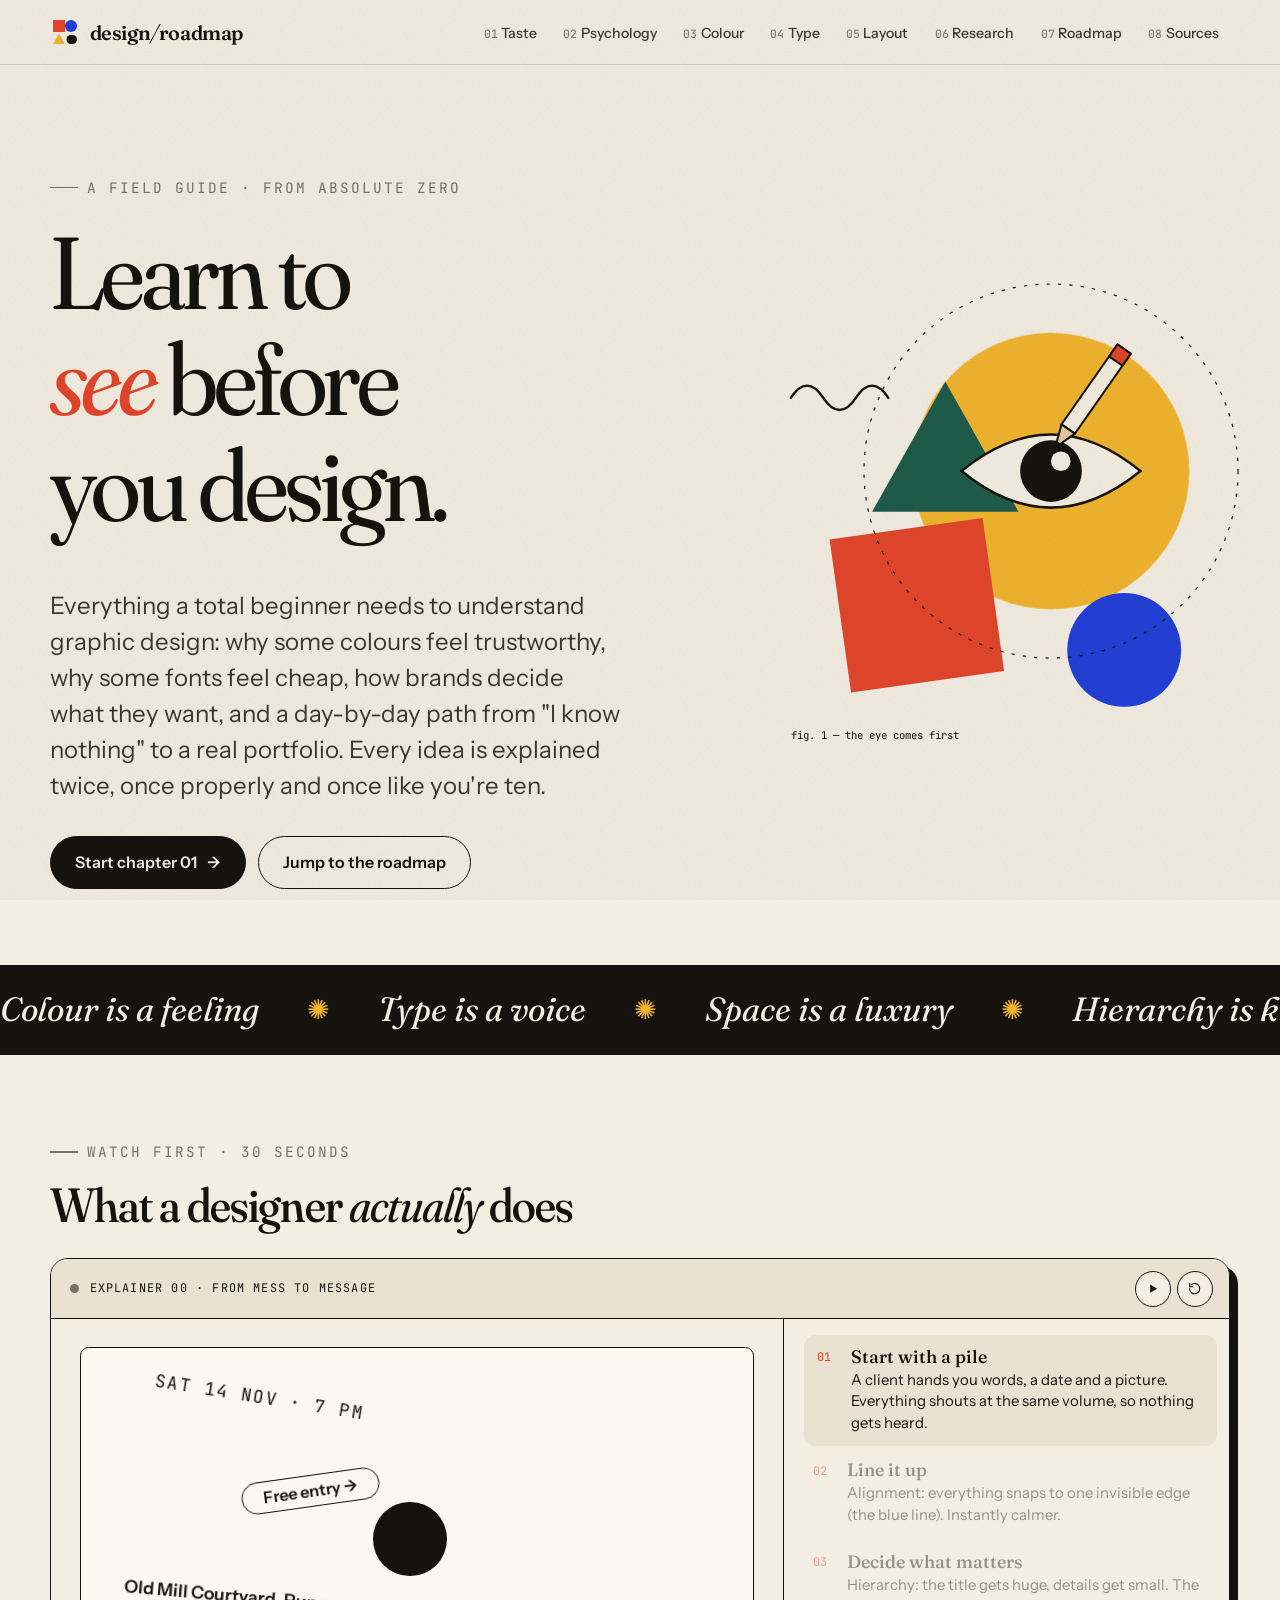
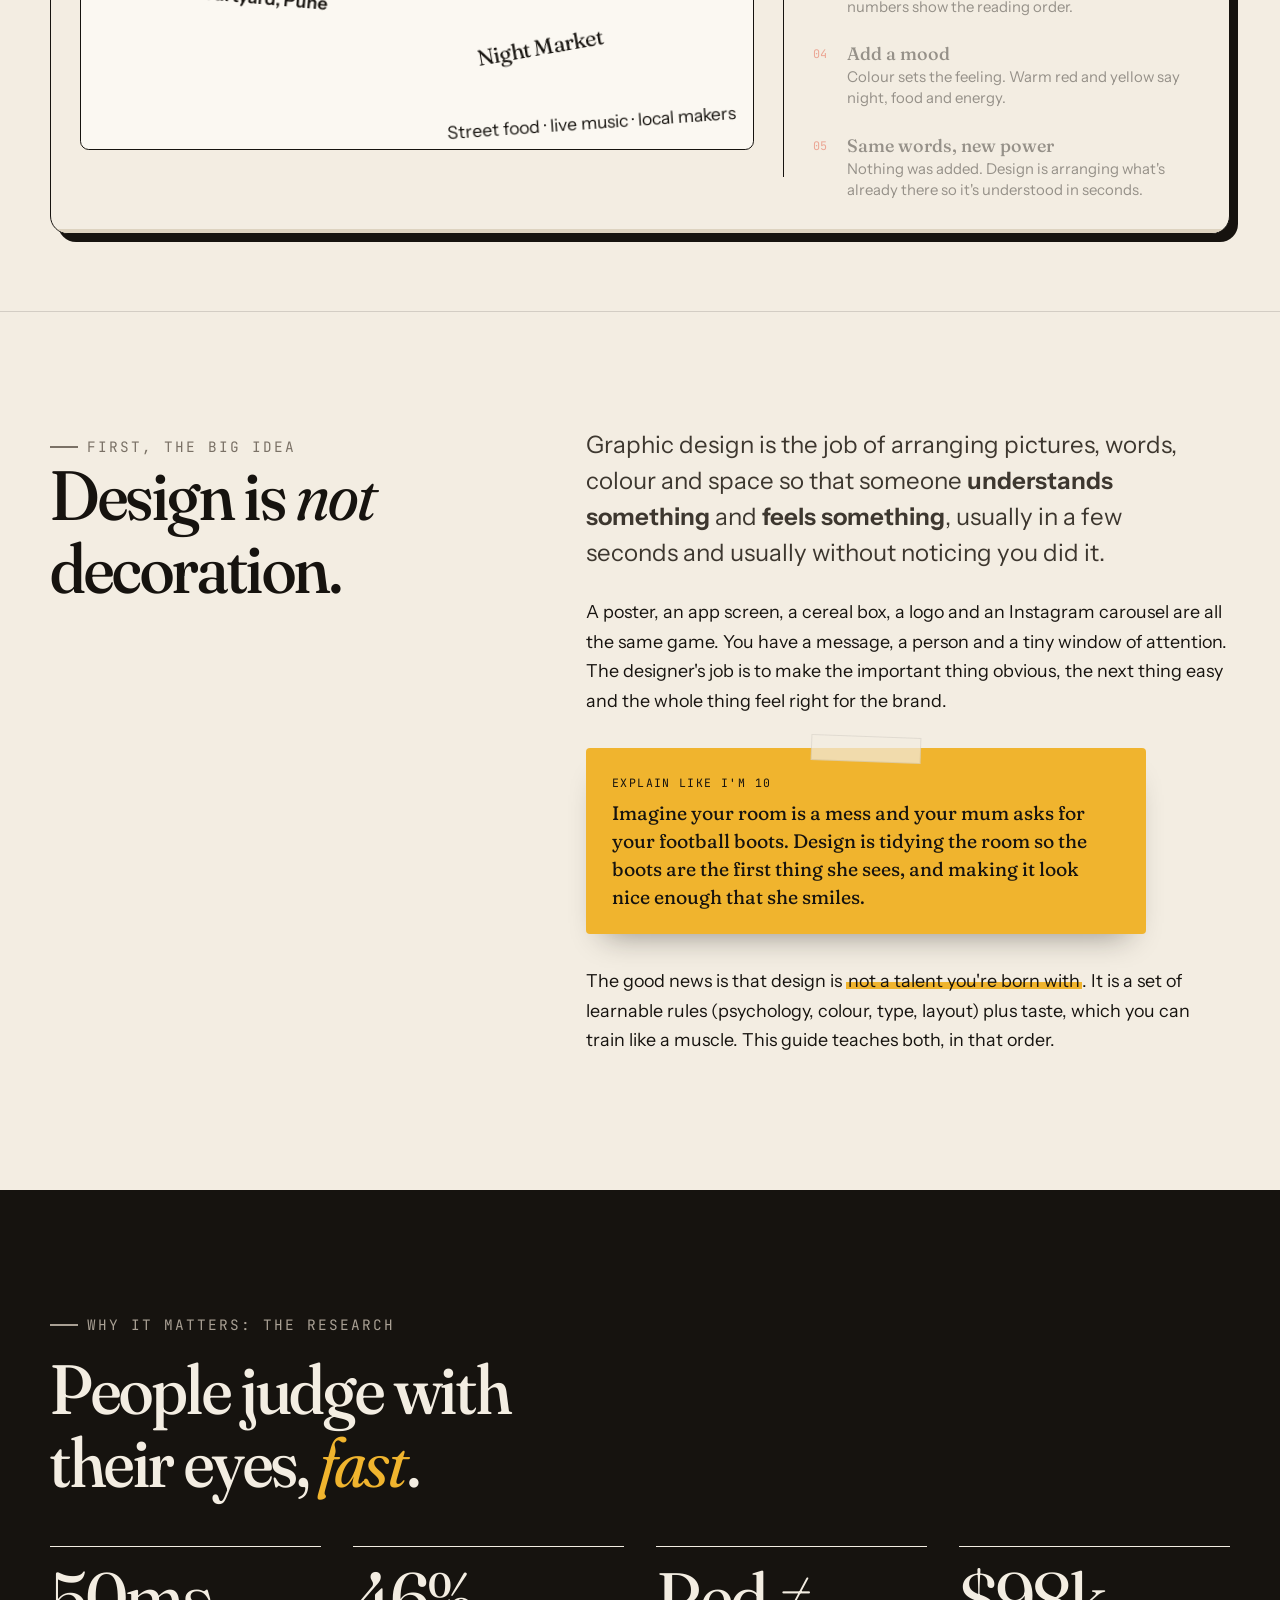
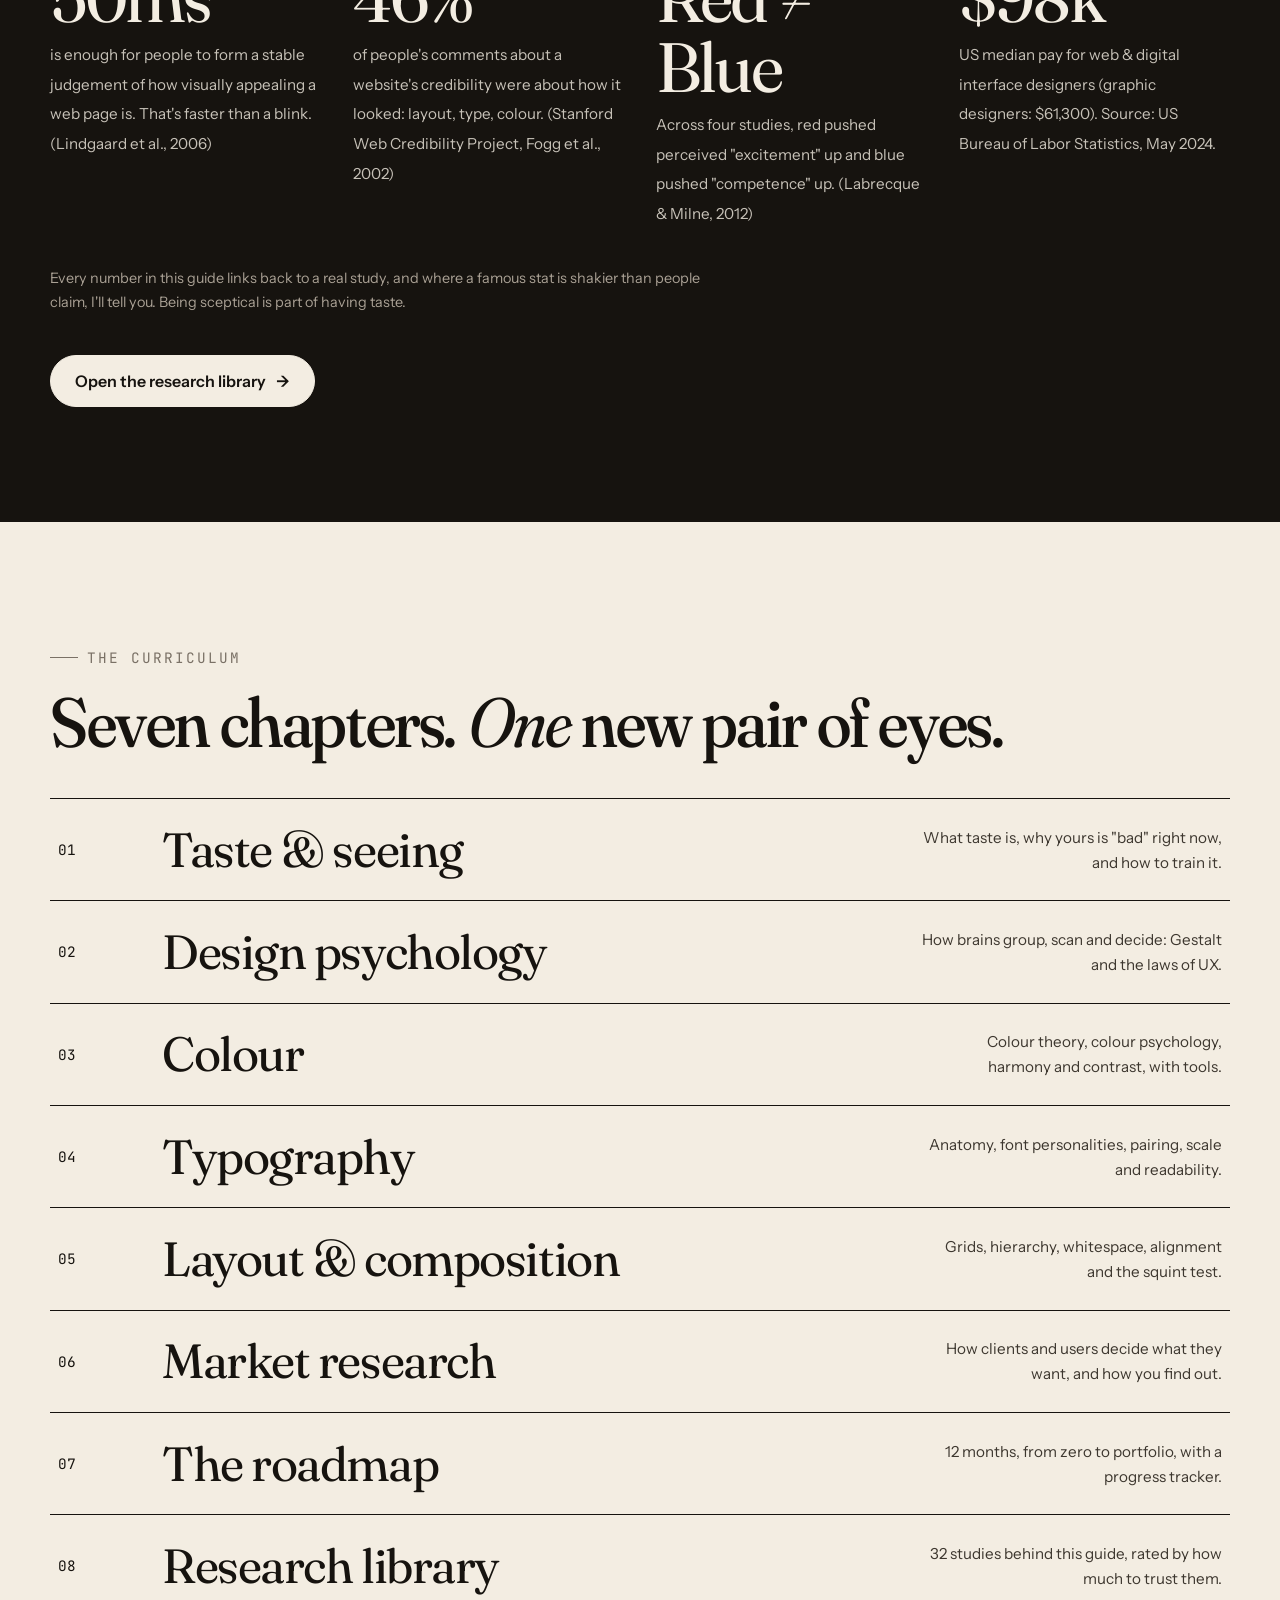
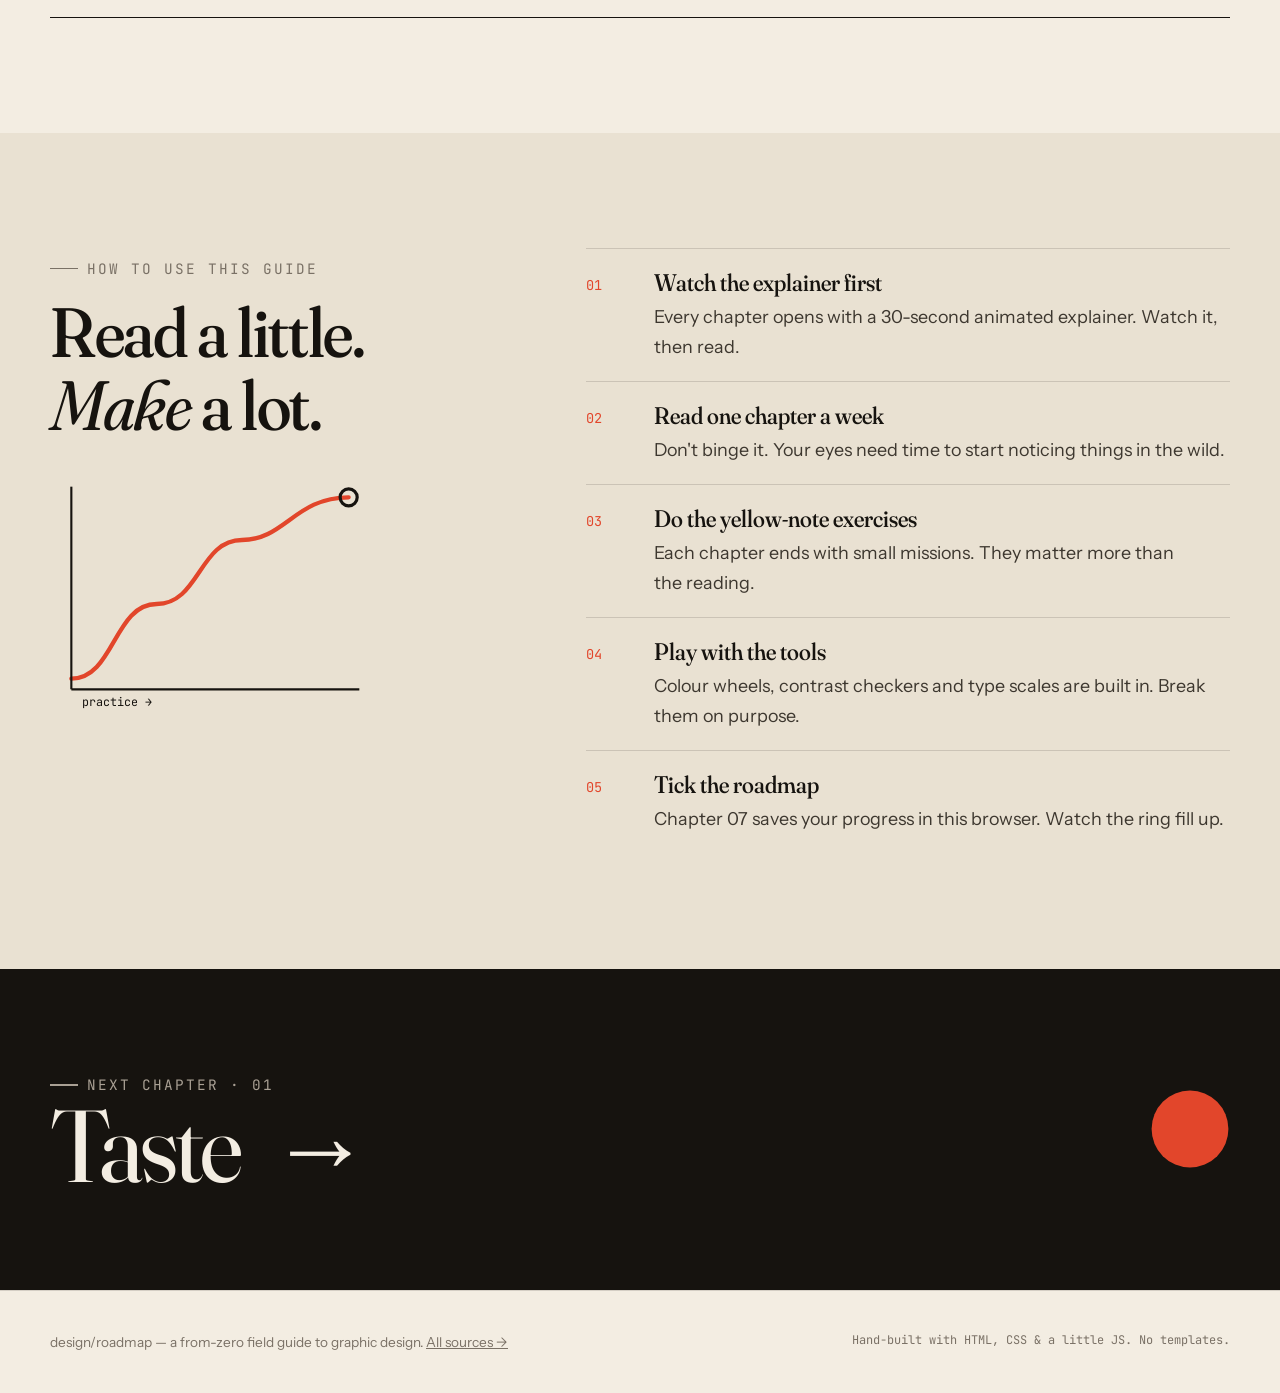
==== commit a8e86b46: "v2: motion explainers for every chapter, research library, icons - Animated storyboard explainer on " ====
--- a/index.html
+++ b/index.html
@@ -5,8 +5,17 @@
 <meta name="viewport" content="width=device-width, initial-scale=1">
 <title>design/roadmap — learn graphic design from absolute zero</title>
 <meta name="description" content="A research-backed, explain-like-I'm-10 field guide to graphic design: taste, psychology, colour, typography, layout, market research and a 12-month roadmap.">
-<link rel="stylesheet" href="assets/style.css?v=2">
-<link rel="icon" href="data:image/svg+xml,%3Csvg xmlns='http://www.w3.org/2000/svg' viewBox='0 0 40 40'%3E%3Crect x='4' y='4' width='16' height='16' fill='%23E2462B'/%3E%3Ccircle cx='28' cy='12' r='8' fill='%232340D8'/%3E%3Cpath d='M4 36L20 36L12 22Z' fill='%23F0B42E'/%3E%3C/svg%3E">
+<link rel="preconnect" href="https://fonts.googleapis.com">
+<link rel="preconnect" href="https://fonts.gstatic.com" crossorigin>
+<link rel="stylesheet" href="https://fonts.googleapis.com/css2?family=Fraunces:ital,opsz,wght,SOFT@0,9..144,300..900,0..100;1,9..144,300..900,0..100&family=Instrument+Sans:ital,wght@0,400..700;1,400..700&family=JetBrains+Mono:wght@400;600&display=swap">
+<link rel="icon" href="assets/favicon.svg" type="image/svg+xml">
+<link rel="apple-touch-icon" href="assets/apple-touch-icon.png">
+<meta name="theme-color" content="#F3EDE2">
+<meta property="og:title" content="design/roadmap: learn graphic design from absolute zero">
+<meta property="og:description" content="A research-backed, explain-like-I'm-10 field guide to graphic design, with animated explainers and a 12-month roadmap.">
+<meta property="og:image" content="assets/og.png">
+<meta name="twitter:card" content="summary_large_image">
+<link rel="stylesheet" href="assets/style.css?v=4">
 </head>
 <body data-page="index.html">
 <header id="nav"></header>
@@ -61,6 +70,32 @@
     </div>
   </div>
 
+
+
+<!-- MOTION EXPLAINER -->
+<section class="ex-sec ">
+  <div class="wrap">
+    <span class="kicker">Watch first · 30 seconds</span>
+    <h2 class="rv">What a designer <em class="serif-i">actually</em> does</h2>
+    <figure class="ex rv" data-dur="3800">
+      <div class="ex__head">
+        <span class="ex__title"><span class="ex__rec"></span>Explainer 00 · from mess to message</span>
+        <div class="ex__ctrl">
+          <button type="button" data-ex-play aria-label="Play or pause"><svg class="ic i-play" aria-hidden="true"><use href="#i-play"/></svg><svg class="ic i-pause" aria-hidden="true"><use href="#i-pause"/></svg></button>
+          <button type="button" data-ex-replay aria-label="Replay from the start"><svg class="ic " aria-hidden="true"><use href="#i-replay"/></svg></button>
+        </div>
+      </div>
+      <div class="ex__body">
+        <div class="ex__stage">
+          <div class="o " style="border:1.5px solid #16130F;border-radius:1.2cqw;" data-k='[{"x": 4, "y": 6, "w": 92, "h": 88, "bg": "#FBF8F2"}, null, null, {"bg": "#E2462B", "bc": "#E2462B"}]'></div><div class="o " style="border-left:.3cqw dashed #2340D8;" data-k='[{"x": 9.6, "y": 6, "w": 0, "h": 88, "o": 0}, {"o": 1}, {"o": 0}]'></div><div class="o " style="border-radius:50%;" data-k='[{"x": 44, "y": 40, "w": 10, "h": 16.0, "bg": "#16130F"}, {"x": 76, "y": 12, "w": 12, "h": 19.2}, {"x": 58, "y": 14, "w": 34, "h": 54.4}, {"bg": "#F0B42E"}, {"x": 60, "y": 10}]'></div><div class="o tx" style="white-space:normal;line-height:.86;letter-spacing:-.035em;" data-k='[{"x": 58, "y": 68, "w": 30, "fs": 3, "r": -10, "c": "#16130F"}, {"x": 10, "y": 28, "r": 0}, {"x": 10, "y": 17, "w": 50, "fs": 9.5}, {"c": "#F3EDE2"}]'>Night Market</div><div class="o mn" style="" data-k='[{"x": 14, "y": 15, "fs": 2.4, "r": 9, "c": "#16130F"}, {"x": 10, "y": 16, "r": 0}, {"x": 10, "y": 10, "fs": 1.5}, {"c": "#F3EDE2"}]'>Sat 14 Nov · 7 PM</div><div class="o sn" style="" data-k='[{"x": 54, "y": 86, "fs": 2.4, "r": -4, "c": "#16130F"}, {"x": 10, "y": 40, "r": 0}, {"x": 10, "y": 60, "fs": 1.8, "c": "#3D372F"}, {"c": "#F3EDE2"}]'>Street food · live music · local makers</div><div class="o sn" style="" data-k='[{"x": 10, "y": 58, "fs": 2.4, "r": 5, "c": "#16130F", "fw": 600}, {"x": 10, "y": 52, "r": 0}, {"x": 10, "y": 67, "fs": 1.8}, {"c": "#F3EDE2"}]'>Old Mill Courtyard, Pune</div><div class="o pill" style="padding:0 1.3em;border:1.5px solid #16130F;" data-k='[{"x": 26, "y": 34, "h": 7, "fs": 2.2, "r": -8, "bg": "transparent", "c": "#16130F"}, {"x": 10, "y": 63, "r": 0}, {"x": 10, "y": 78, "h": 8, "fs": 1.9, "bg": "#16130F", "c": "#F3EDE2"}, {"bg": "#F0B42E", "c": "#16130F", "bc": "#F0B42E"}]'>Free entry →</div><div class="o pill" style="background:#2340D8;color:#F3EDE2;font-family:var(--mono);" data-k='[{"x": 5.6, "y": 19, "w": 3.2, "h": 5.1, "fs": 1.5, "o": 0, "s": 0.3}, null, {"o": 1, "s": 1, "d": 300}, {"o": 0, "d": 0}]'>1</div><div class="o pill" style="background:#2340D8;color:#F3EDE2;font-family:var(--mono);" data-k='[{"x": 92, "y": 14, "w": 3.2, "h": 5.1, "fs": 1.5, "o": 0, "s": 0.3}, null, {"o": 1, "s": 1, "d": 500}, {"o": 0, "d": 0}]'>2</div><div class="o pill" style="background:#2340D8;color:#F3EDE2;font-family:var(--mono);" data-k='[{"x": 5.6, "y": 79.5, "w": 3.2, "h": 5.1, "fs": 1.5, "o": 0, "s": 0.3}, null, {"o": 1, "s": 1, "d": 700}, {"o": 0, "d": 0}]'>3</div><div class="o pill" style="padding:0 1.2em;background:#F3EDE2;border:.25cqw solid #16130F;color:#16130F;" data-k='[{"x": 55, "y": 80, "h": 8, "fs": 1.8, "o": 0, "s": 1.9, "r": -16}, null, null, null, {"o": 1, "s": 1, "r": -6}]'><svg class="ic " aria-hidden="true"><use href="#i-check"/></svg>&nbsp;Readable in 3 seconds</div>
+        </div>
+        <ol class="ex__caps"><li><span><b>Start with a pile</b>A client hands you words, a date and a picture. Everything shouts at the same volume, so nothing gets heard.</span></li><li><span><b>Line it up</b>Alignment: everything snaps to one invisible edge (the blue line). Instantly calmer.</span></li><li><span><b>Decide what matters</b>Hierarchy: the title gets huge, details get small. The numbers show the reading order.</span></li><li><span><b>Add a mood</b>Colour sets the feeling. Warm red and yellow say night, food and energy.</span></li><li><span><b>Same words, new power</b>Nothing was added. Design is arranging what's already there so it's understood in seconds.</span></li></ol>
+      </div>
+      <div class="ex__bar"><i></i></div>
+    </figure>
+  </div>
+</section>
+
   <!-- WHAT IS DESIGN -->
   <section>
     <div class="wrap split">
@@ -92,6 +127,7 @@
         <div class="stat rv rv-d3"><span class="stat__n">$98k</span><span class="stat__l">US median pay for web &amp; digital interface designers (graphic designers: $61,300). Source: US Bureau of Labor Statistics, May 2024.</span></div>
       </div>
       <p class="muted rv" style="margin-top:2.5rem;font-size:.9rem">Every number in this guide links back to a real study, and where a famous stat is shakier than people claim, I'll tell you. Being sceptical is part of having taste.</p>
+      <a class="btn rv" href="08-sources.html" style="margin-top:1.5rem;background:var(--paper);color:var(--ink);border-color:var(--paper)">Open the research library <span class="arr">→</span></a>
     </div>
   </section>
 
@@ -108,6 +144,7 @@
         <li class="rv"><a href="05-layout.html" style="--c:#CFE0C3"><span class="n">05</span><span class="t">Layout &amp; composition</span><span class="d">Grids, hierarchy, whitespace, alignment and the squint test.</span></a></li>
         <li class="rv"><a href="06-market-research.html" style="--c:var(--yellow)"><span class="n">06</span><span class="t">Market research</span><span class="d">How clients and users decide what they want, and how you find out.</span></a></li>
         <li class="rv"><a href="07-roadmap.html" style="--c:var(--pink)"><span class="n">07</span><span class="t">The roadmap</span><span class="d">12 months, from zero to portfolio, with a progress tracker.</span></a></li>
+        <li class="rv"><a href="08-sources.html" style="--c:#CFE0C3"><span class="n">08</span><span class="t">Research library</span><span class="d">32 studies behind this guide, rated by how much to trust them.</span></a></li>
       </ol>
     </div>
   </section>
@@ -127,6 +164,7 @@
         </svg>
       </div>
       <ol class="steps">
+        <li class="rv"><div><h4>Watch the explainer first</h4><p>Every chapter opens with a 30-second animated explainer. Watch it, then read.</p></div></li>
         <li class="rv"><div><h4>Read one chapter a week</h4><p>Don't binge it. Your eyes need time to start noticing things in the wild.</p></div></li>
         <li class="rv"><div><h4>Do the yellow-note exercises</h4><p>Each chapter ends with small missions. They matter more than the reading.</p></div></li>
         <li class="rv"><div><h4>Play with the tools</h4><p>Colour wheels, contrast checkers and type scales are built in. Break them on purpose.</p></div></li>
@@ -138,6 +176,6 @@
 
 <div id="next"></div>
 <footer id="foot"></footer>
-<script src="assets/app.js?v=2"></script>
+<script src="assets/app.js?v=4"></script>
 </body>
 </html>
--- a/assets/style.css
+++ b/assets/style.css
@@ -3,7 +3,7 @@
    Palette: paper + ink + four Bauhaus-ish pigments. No purple. Promise.
    ========================================================================== */
 
-@import url('https://fonts.googleapis.com/css2?family=Fraunces:ital,opsz,wght,SOFT@0,9..144,300..900,0..100;1,9..144,300..900,0..100&family=Instrument+Sans:ital,wght@0,400..700;1,400..700&family=JetBrains+Mono:wght@400;600&display=swap');
+/* fonts are loaded via <link> in each page head (faster than @import) */
 
 :root {
   --paper: #F3EDE2;
@@ -405,7 +405,7 @@
 /* hero */
 .hero { padding: clamp(3rem, 8vw, 7rem) 0 clamp(3rem, 6vw, 5rem); position: relative; overflow: hidden; }
 .hero h1 { max-width: 11ch; }
-.hero h1 .row { display: block; overflow: hidden; }
+.hero h1 .row { display: block; overflow: hidden; padding-bottom: .12em; margin-bottom: -.12em; }
 .hero h1 .row > span { display: inline-block; transform: translateY(105%); animation: rise 1.1s var(--ease) forwards; }
 .hero h1 .row:nth-child(2) > span { animation-delay: .12s; }
 .hero h1 .row:nth-child(3) > span { animation-delay: .24s; }
@@ -457,3 +457,100 @@
 .band-ink .chip { color: var(--paper); border-color: var(--paper); }
 .band-ink .chip:hover { background: #2a251f; }
 .band-ink .chip.on { background: var(--yellow); color: var(--ink); border-color: var(--yellow); }
+
+
+/* ==========================================================================
+   v2 — typography refinements
+   ========================================================================== */
+body { font-kerning: normal; font-optical-sizing: auto; text-rendering: optimizeLegibility; }
+h1, h2, h3, h4, .pull, .lede { text-wrap: balance; }
+p, li, dd { text-wrap: pretty; hanging-punctuation: first; }
+.stat__n, .ratio, .phase__n, .chap__num, .mono { font-variant-numeric: lining-nums tabular-nums; }
+main { animation: pagein .9s var(--ease) both; }
+@keyframes pagein { from { opacity: 0; transform: translateY(14px); } }
+
+/* parallax art follows the pointer */
+.hero__art, .chap__art { transform: translate(calc(var(--mx, 0) * 16px), calc(var(--my, 0) * 16px)); transition: transform .9s var(--ease); }
+
+/* icons */
+.ic { width: 1.15em; height: 1.15em; fill: none; stroke: currentColor; stroke-width: 1.8; stroke-linecap: round; stroke-linejoin: round; vertical-align: -.2em; flex: none; }
+.ic-badge { width: 48px; height: 48px; border-radius: 14px; display: grid; place-items: center; border: 1.5px solid var(--ink); background: var(--paper-2); margin-bottom: 1rem; transition: transform .5s var(--ease), background .3s; }
+.ic-badge .ic { width: 24px; height: 24px; }
+.card:hover .ic-badge { transform: rotate(-8deg) scale(1.08); background: var(--yellow); }
+.band-ink .ic-badge { border-color: #3a342c; background: #2a251f; }
+.band-ink .card:hover .ic-badge { color: var(--ink); }
+.phase__ic { width: 54px; height: 54px; border-radius: 50%; border: 1.5px solid var(--ink); display: grid; place-items: center; margin-bottom: 1rem; background: var(--paper); }
+.phase__ic .ic { width: 26px; height: 26px; }
+
+/* ==========================================================================
+   Explainer player — motion-graphic storyboards
+   ========================================================================== */
+.ex { border: 1.5px solid var(--ink); border-radius: var(--radius); background: var(--paper); overflow: hidden; box-shadow: 8px 8px 0 var(--ink); margin: 0; color: var(--ink); }
+.ex__head { display: flex; justify-content: space-between; align-items: center; gap: 1rem; padding: .7rem 1rem .7rem 1.2rem; border-bottom: 1.5px solid var(--ink); background: var(--paper-2); }
+.ex__title { font-family: var(--mono); font-size: .74rem; letter-spacing: .1em; text-transform: uppercase; display: flex; align-items: center; gap: .65rem; }
+.ex__rec { width: 9px; height: 9px; border-radius: 50%; background: var(--ink-3); flex: none; }
+.ex.is-playing .ex__rec { background: var(--red); animation: pulse 1.4s ease-in-out infinite; }
+.ex__ctrl { display: flex; gap: .4rem; }
+.ex__ctrl button { width: 36px; height: 36px; border-radius: 50%; border: 1.5px solid var(--ink); background: var(--paper); display: grid; place-items: center; cursor: pointer; color: var(--ink); transition: background .25s, transform .3s var(--ease); }
+.ex__ctrl button:hover { background: var(--yellow); transform: rotate(-10deg); }
+.ex__ctrl .i-pause { display: none; }
+.ex.is-playing .ex__ctrl .i-pause { display: block; }
+.ex.is-playing .ex__ctrl .i-play { display: none; }
+.ex__body { display: grid; grid-template-columns: 1.65fr 1fr; }
+.ex__stage { position: relative; aspect-ratio: 16 / 10; container-type: inline-size; overflow: hidden; background: var(--paper); border-right: 1.5px solid var(--ink); transition: background .9s var(--ease); }
+.ex__stage .o { position: absolute; transition: all .95s var(--ease); }
+.ex--init .ex__stage .o { transition: none !important; }
+.ex__stage .tx { white-space: nowrap; line-height: 1; font-family: var(--display); }
+.ex__stage .mn { font-family: var(--mono); white-space: nowrap; letter-spacing: .08em; text-transform: uppercase; line-height: 1; }
+.ex__stage .sn { font-family: var(--body); white-space: nowrap; line-height: 1.1; }
+.ex__stage .pill { border-radius: 999px; display: flex; align-items: center; justify-content: center; gap: .35em; font-family: var(--body); font-weight: 600; white-space: nowrap; }
+.ex__stage .bub { background: var(--paper); border: 1.5px solid var(--ink); border-radius: 1.6cqw; padding: .55em .85em; font-family: var(--body); white-space: nowrap; line-height: 1.2; }
+.ex__stage .ring { border: 2px solid var(--red); border-radius: 50%; animation: ring 1.6s ease-out infinite; }
+@keyframes ring { 0% { box-shadow: 0 0 0 0 rgba(226,70,43,.45); } 100% { box-shadow: 0 0 0 2.4cqw rgba(226,70,43,0); } }
+.ex__caps { list-style: none; margin: 0; padding: 1rem; counter-reset: c; display: flex; flex-direction: column; gap: .15rem; justify-content: center; }
+.ex__caps li { counter-increment: c; display: grid; grid-template-columns: 2.1rem 1fr; padding: .7rem .8rem; border-radius: 12px; cursor: pointer; opacity: .42; font-size: .93rem; line-height: 1.45; transition: opacity .4s, background .4s, transform .5s var(--ease); }
+.ex__caps li::before { content: attr(data-n); font-family: var(--mono); font-size: .74rem; color: var(--red); padding-top: .2rem; }
+.ex__caps li:hover { opacity: .75; }
+.ex__caps li.on { opacity: 1; background: var(--paper-2); transform: translateX(4px); }
+.ex__caps li b { display: block; font-family: var(--display); font-weight: 500; font-size: 1.12rem; line-height: 1.2; margin-bottom: .15rem; }
+.ex__bar { height: 4px; background: var(--paper-3); }
+.ex__bar i { display: block; height: 100%; width: 0; background: var(--red); }
+.ex__bar i.run { animation: exbar var(--dur, 3.4s) linear forwards; }
+@keyframes exbar { to { width: 100%; } }
+.ex-sec { padding: clamp(3rem, 6vw, 5rem) 0; border-bottom: 1px solid var(--line); }
+.ex-sec .kicker { margin-bottom: 1rem; }
+.ex-sec h2 { font-size: var(--step-3); max-width: 24ch; margin-bottom: 1.8rem; }
+.band-ink .ex { box-shadow: 8px 8px 0 var(--red); }
+@media (max-width: 900px) {
+  .ex__body { grid-template-columns: 1fr; }
+  .ex__stage { border-right: 0; border-bottom: 1.5px solid var(--ink); }
+  .ex__caps li:not(.on) { display: none; }
+  .ex__caps { min-height: 8.5rem; justify-content: flex-start; }
+  .ex { box-shadow: 5px 5px 0 var(--ink); }
+}
+
+/* ==========================================================================
+   Research library
+   ========================================================================== */
+.ev { display: inline-flex; align-items: center; gap: .35rem; font-family: var(--mono); font-size: .68rem; letter-spacing: .08em; text-transform: uppercase; padding: .28rem .65rem; border-radius: 999px; color: var(--paper); white-space: nowrap; }
+.ev .ic { width: 13px; height: 13px; }
+.ev--strong { background: var(--green); }
+.ev--moderate { background: var(--blue); }
+.ev--weak { background: var(--red); }
+.ev--guide { background: var(--ink); }
+.lib { display: grid; grid-template-columns: repeat(auto-fill, minmax(320px, 1fr)); gap: 1.2rem; margin-top: 2rem; }
+.ref { border: 1.5px solid var(--ink); border-radius: 16px; padding: 1.4rem 1.4rem 1.2rem; background: var(--paper); display: flex; flex-direction: column; gap: .6rem; transition: transform .45s var(--ease), box-shadow .45s var(--ease); }
+.ref:hover { transform: translate(-3px, -3px); box-shadow: 6px 6px 0 var(--ink); }
+.ref.hide { display: none; }
+.ref__top { display: flex; justify-content: space-between; align-items: center; gap: .6rem; }
+.ref__ch { font-family: var(--mono); font-size: .7rem; color: var(--ink-3); letter-spacing: .08em; text-transform: uppercase; }
+.ref h4 { font-size: 1.2rem; margin: .2rem 0 0; }
+.ref p { font-size: .93rem; margin: 0; color: var(--ink-2); }
+.ref .meta { font-family: var(--mono); font-size: .72rem; color: var(--ink-3); line-height: 1.5; }
+.ref a.src { margin-top: auto; font-weight: 600; font-size: .88rem; display: inline-flex; gap: .35rem; align-items: center; text-decoration: none; border-bottom: 1.5px solid var(--red); align-self: flex-start; padding-bottom: 2px; }
+.ref a.src:hover { color: var(--red); }
+.filters { display: flex; flex-wrap: wrap; gap: .5rem; align-items: center; margin-top: 1rem; }
+.filters .lbl { font-family: var(--mono); font-size: .72rem; letter-spacing: .1em; text-transform: uppercase; color: var(--ink-3); margin-right: .4rem; min-width: 5.5rem; }
+.ev-legend { display: grid; grid-template-columns: repeat(4, 1fr); gap: 1rem; margin-top: 2rem; }
+.ev-legend > div { border-top: 1.5px solid currentColor; padding-top: .8rem; font-size: .93rem; }
+@media (max-width: 800px) { .ev-legend { grid-template-columns: 1fr 1fr; } }
